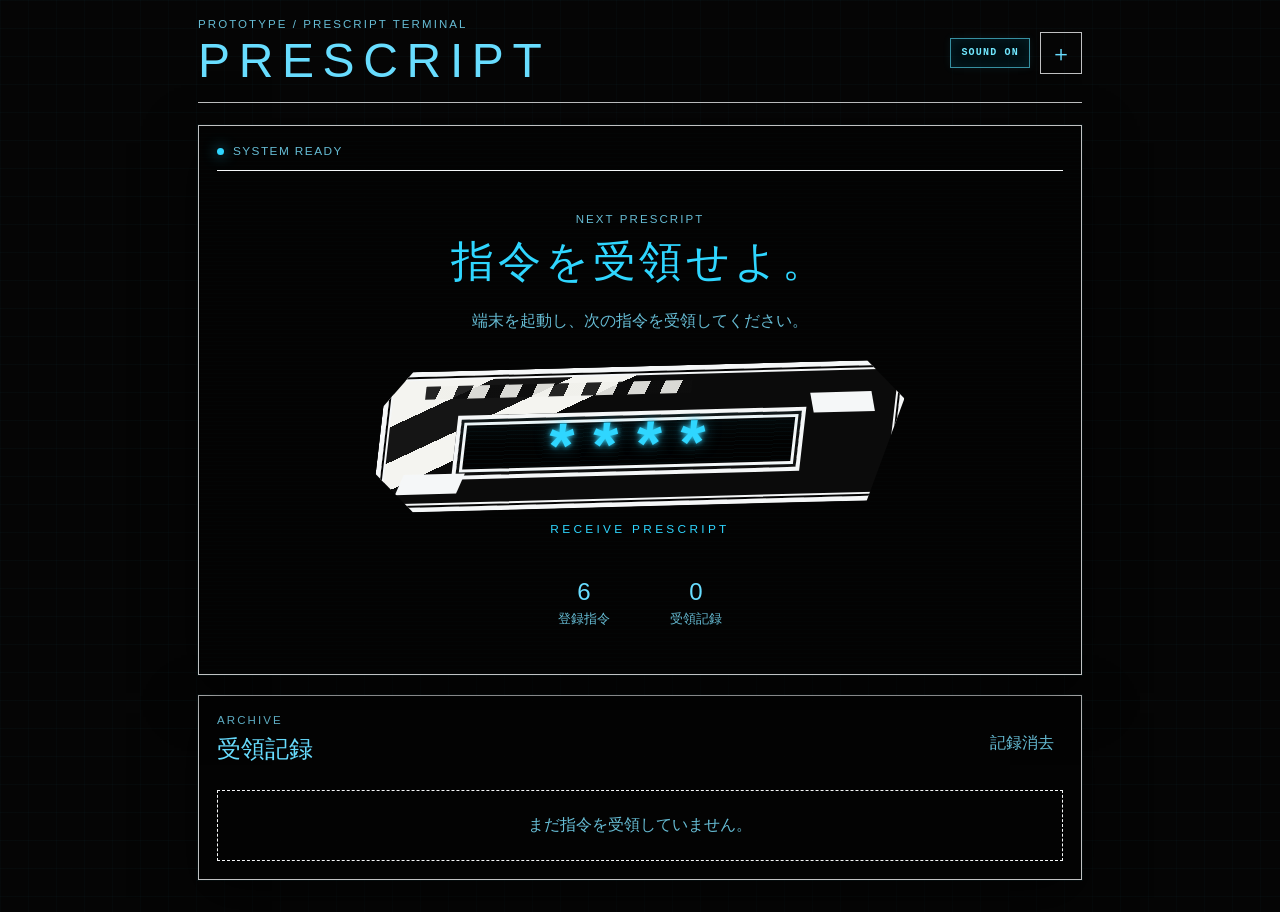
==== index.html @ 202d4bec "Add files via upload" ====
<!DOCTYPE html>
<html lang="ja">
<head>
  <meta charset="UTF-8" />
  <meta name="viewport" content="width=device-width, initial-scale=1.0, viewport-fit=cover" />
  <meta name="theme-color" content="#111111" />
  <title>PRESCRIPT Prototype</title>
  <link rel="stylesheet" href="style.css" />

  <link rel="manifest" href="manifest.json">
  <meta name="theme-color" content="#000000">
  <meta name="apple-mobile-web-app-capable" content="yes">
  <meta name="apple-mobile-web-app-status-bar-style" content="black-translucent">
  <meta name="apple-mobile-web-app-title" content="PRESCRIPT">
  <link rel="apple-touch-icon" href="apple-touch-icon.png">

</head>
<body>
  <div class="app-shell">
    <header class="topbar">
      <div>
        <p class="eyebrow">PROTOTYPE / PRESCRIPT TERMINAL</p>
        <h1>PRESCRIPT</h1>
      </div>
      <div class="topbar-actions">
        <button id="soundButton" class="sound-button" type="button" aria-pressed="true">SOUND ON</button>
        <button id="settingsButton" class="icon-button" aria-label="指令管理">＋</button>
      </div>
    </header>

    <main>
      <section class="terminal-panel">
        <div class="status-row">
          <span class="status-dot"></span>
          <span id="systemStatus">SYSTEM READY</span>
        </div>

        <div id="idleView" class="view active">
          <p class="small-label">NEXT PRESCRIPT</p>
          <h2>指令を受領せよ。</h2>
          <p class="subtext">端末を起動し、次の指令を受領してください。</p>

          <button id="receiveButton" class="device-button" aria-label="指令を受領する">
            <span class="device-shell">
              <span class="device-top-strip"></span>
              <span class="device-screen-wrap">
                <span id="deviceDisplay" class="device-display">****</span>
              </span>
              <span class="device-edge device-edge-a"></span>
              <span class="device-edge device-edge-b"></span>
            </span>
            <span class="device-caption">RECEIVE PRESCRIPT</span>
          </button>

          <div class="stats">
            <div>
              <span id="commandCount">0</span>
              <small>登録指令</small>
            </div>
            <div>
              <span id="historyCount">0</span>
              <small>受領記録</small>
            </div>
          </div>
        </div>

        <div id="decodingView" class="view">
          <p id="terminalModeLabel" class="small-label">DECODING</p>

          <div class="css-terminal-stage decoding-stage">
            <div class="css-terminal decoding-terminal">
              <div class="terminal-wing wing-left"></div>
              <div class="terminal-wing wing-right"></div>

              <div class="terminal-body">
                <div class="terminal-top-armor">
                  <span class="armor-segment a1"></span>
                  <span class="armor-segment a2"></span>
                  <span class="armor-segment a3"></span>
                </div>

                <div class="terminal-screen-frame">
                  <div class="terminal-screen decoding-screen">
                    <div class="screen-scan"></div>
                    <div class="screen-head">
                      <span id="screenTitle">// ANALYZING</span>
                      <span id="decodingPhase" class="screen-code">INITIALIZE</span>
                    </div>

                    <div class="screen-command-wrap">
                      <span class="screen-arrow">›</span>
                      <div id="candidateText" class="screen-command decoding-command code-matrix">
                        <div>****-****-****-****</div>
                        <div>---- ---- ---- ----</div>
                      </div>
                      <p id="resultText" class="screen-command seamless-result" aria-live="polite"></p>
                    </div>

                    <div class="screen-rule"></div>
                    <div id="screenFoot" class="screen-foot">PRESCRIPT ENGINE ACTIVE</div>
                  </div>
                </div>

                <div class="terminal-bottom-armor">
                  <span></span><span></span><span></span>
                </div>
              </div>
            </div>
          </div>

          <div id="analysisProgress" class="progress-track">
            <div id="progressBar" class="progress-bar"></div>
          </div>
          <p id="decodingText" class="candidate-text">指令を解析中...</p>

          <div id="resultActions" class="result-actions seamless-actions">
            <button id="completeButton" class="secondary-button">遂行済みにする</button>
            <button id="retryButton" class="primary-button">次の指令を受領</button>
          </div>
        </div>
      </section>

      <section class="history-panel">
        <div class="section-heading">
          <div>
            <p class="small-label">ARCHIVE</p>
            <h2>受領記録</h2>
          </div>
          <button id="clearHistoryButton" class="text-button">記録消去</button>
        </div>

        <div id="historyList" class="history-list"></div>
      </section>
    </main>
  </div>

  <dialog id="commandDialog">
    <form method="dialog" class="dialog-card">
      <div class="section-heading">
        <div>
          <p class="small-label">PRESCRIPT DATABASE</p>
          <h2>指令管理</h2>
        </div>
        <button class="icon-button close-button" value="cancel" aria-label="閉じる">×</button>
      </div>

      <div class="input-row">
        <input
          id="commandInput"
          type="text"
          placeholder="例：卒論を30分進めよ。"
          autocomplete="off"
        />
        <button id="addCommandButton" type="button" class="primary-button compact">
          追加
        </button>
      </div>

      <div id="commandList" class="command-list"></div>

      <button id="resetCommandsButton" type="button" class="secondary-button full">
        初期指令に戻す
      </button>
    </form>
  </dialog>

  <script src="script.js"></script>

<script>
  if ("serviceWorker" in navigator) {
    window.addEventListener("load", () => {
      navigator.serviceWorker.register("./service-worker.js").catch(() => {});
    });
  }
</script>

</body>
</html>
---- style.css ----
* {
  box-sizing: border-box;
}

:root {
  --bg: #0b0b0b;
  --panel: #141414;
  --panel-2: #1a1a1a;
  --line: #3b3932;
  --text: #ece7d8;
  --muted: #918b7d;
  --accent: #b39a63;
  --paper: #d8ceb3;
  --paper-text: #1b1915;
  --danger: #8a4f4f;
}

html {
  background: var(--bg);
}

body {
  margin: 0;
  min-height: 100vh;
  background:
    linear-gradient(rgba(255,255,255,0.018) 1px, transparent 1px),
    linear-gradient(90deg, rgba(255,255,255,0.012) 1px, transparent 1px),
    radial-gradient(circle at top, #171717 0%, #0a0a0a 60%);
  background-size: 28px 28px, 28px 28px, auto;
  color: var(--text);
  font-family: "Yu Mincho", "Hiragino Mincho ProN", "Times New Roman", serif;
}

button,
input {
  font: inherit;
}

button {
  cursor: pointer;
}

.app-shell {
  width: min(100%, 920px);
  margin: 0 auto;
  padding: max(18px, env(safe-area-inset-top)) 18px
    max(32px, env(safe-area-inset-bottom));
}

.topbar,
.section-heading,
.status-row,
.result-actions,
.input-row {
  display: flex;
  align-items: center;
}

.topbar {
  justify-content: space-between;
  border-bottom: 1px solid var(--line);
  padding-bottom: 14px;
  margin-bottom: 22px;
}

.eyebrow,
.small-label {
  margin: 0;
  color: var(--muted);
  font-size: 0.72rem;
  letter-spacing: 0.18em;
}

h1 {
  margin: 3px 0 0;
  font-size: clamp(1.8rem, 8vw, 3rem);
  letter-spacing: 0.18em;
  font-weight: 500;
}

h2 {
  margin: 7px 0;
  font-weight: 500;
}

.terminal-panel,
.history-panel {
  border: 1px solid var(--line);
  background: rgba(18,18,18,0.92);
  box-shadow: 0 14px 40px rgba(0,0,0,0.35);
}

.terminal-panel {
  min-height: 470px;
  padding: 18px;
  position: relative;
  overflow: hidden;
}

.terminal-panel::after {
  content: "";
  position: absolute;
  inset: 0;
  pointer-events: none;
  background: repeating-linear-gradient(
    to bottom,
    transparent 0,
    transparent 3px,
    rgba(255,255,255,0.015) 4px
  );
}

.status-row {
  gap: 9px;
  color: var(--muted);
  font-size: 0.74rem;
  letter-spacing: 0.12em;
  border-bottom: 1px solid var(--line);
  padding-bottom: 12px;
}

.status-dot {
  width: 7px;
  height: 7px;
  border-radius: 50%;
  background: var(--accent);
  box-shadow: 0 0 12px rgba(179,154,99,0.75);
}

.view {
  display: none;
  position: relative;
  z-index: 1;
}

.view.active {
  display: block;
}

#idleView {
  text-align: center;
  padding: 72px 8px 28px;
}

#idleView h2 {
  font-size: clamp(1.7rem, 7vw, 2.7rem);
  letter-spacing: 0.09em;
}

.subtext {
  color: var(--muted);
  line-height: 1.8;
  margin: 16px auto 30px;
  max-width: 520px;
}

.primary-button,
.secondary-button,
.icon-button,
.text-button {
  border: 1px solid var(--line);
  transition: 160ms ease;
}

.primary-button {
  background: var(--accent);
  color: #13110d;
  padding: 14px 22px;
  min-height: 48px;
}

.primary-button:hover {
  filter: brightness(1.08);
}

.secondary-button {
  background: transparent;
  color: var(--text);
  padding: 13px 18px;
}

.secondary-button:hover,
.icon-button:hover {
  border-color: var(--accent);
}

.icon-button {
  width: 42px;
  height: 42px;
  background: transparent;
  color: var(--text);
  font-size: 1.4rem;
}

.text-button {
  background: transparent;
  color: var(--muted);
  border-color: transparent;
  padding: 8px;
}

.stats {
  display: flex;
  justify-content: center;
  gap: 60px;
  margin-top: 42px;
}

.stats div {
  display: grid;
  gap: 4px;
}

.stats span {
  font-size: 1.5rem;
}

.stats small {
  color: var(--muted);
}

#decodingView {
  text-align: center;
  padding: 86px 8px;
}

.progress-track {
  width: min(100%, 520px);
  height: 8px;
  background: #242424;
  border: 1px solid var(--line);
  margin: 28px auto 22px;
  overflow: hidden;
}

.progress-bar {
  width: 0%;
  height: 100%;
  background: var(--accent);
  transition: width 120ms linear;
}

.candidate-text {
  min-height: 3.5em;
  color: var(--muted);
  letter-spacing: 0.08em;
}

#resultView {
  padding: 42px 0 16px;
}

.prescript-paper {
  width: min(100%, 560px);
  min-height: 280px;
  margin: 18px auto 24px;
  padding: 34px 30px;
  color: var(--paper-text);
  background:
    linear-gradient(rgba(70,55,30,0.05), rgba(70,55,30,0.04)),
    var(--paper);
  border: 1px solid #8f8367;
  box-shadow: 0 18px 38px rgba(0,0,0,0.45);
  transform-origin: top center;
  animation: paperIn 500ms ease both;
}

@keyframes paperIn {
  from {
    opacity: 0;
    transform: translateY(-18px) scaleY(0.94);
  }
  to {
    opacity: 1;
    transform: translateY(0) scaleY(1);
  }
}

.paper-header {
  text-align: center;
  font-size: 1.35rem;
  letter-spacing: 0.45em;
  border-bottom: 1px solid rgba(27,25,21,0.35);
  padding-bottom: 16px;
}

.result-text {
  min-height: 110px;
  display: grid;
  place-items: center;
  text-align: center;
  font-size: clamp(1.3rem, 6vw, 2rem);
  line-height: 1.8;
  margin: 18px 0;
}

.paper-footer {
  text-align: right;
  border-top: 1px solid rgba(27,25,21,0.35);
  padding-top: 16px;
  font-size: 0.9rem;
}

.result-actions {
  gap: 10px;
  justify-content: center;
  flex-wrap: wrap;
}

.history-panel {
  margin-top: 20px;
  padding: 18px;
}

.section-heading {
  justify-content: space-between;
  gap: 14px;
}

.history-list,
.command-list {
  display: grid;
  gap: 10px;
  margin-top: 18px;
}

.history-item,
.command-item {
  border: 1px solid var(--line);
  background: var(--panel-2);
  padding: 14px;
}

.history-item {
  display: grid;
  gap: 8px;
}

.history-item.done {
  opacity: 0.56;
}

.history-item.done .history-text {
  text-decoration: line-through;
}

.history-meta {
  color: var(--muted);
  font-size: 0.72rem;
}

.history-text {
  line-height: 1.55;
}

.empty-state {
  color: var(--muted);
  border: 1px dashed var(--line);
  padding: 24px;
  text-align: center;
}

dialog {
  width: min(calc(100% - 24px), 680px);
  border: 1px solid var(--line);
  background: #101010;
  color: var(--text);
  padding: 0;
}

dialog::backdrop {
  background: rgba(0,0,0,0.78);
  backdrop-filter: blur(2px);
}

.dialog-card {
  padding: 20px;
}

.input-row {
  gap: 8px;
  margin: 20px 0;
}

input {
  flex: 1;
  min-width: 0;
  min-height: 48px;
  background: #191919;
  color: var(--text);
  border: 1px solid var(--line);
  padding: 0 14px;
  outline: none;
}

input:focus {
  border-color: var(--accent);
}

.compact {
  padding-inline: 16px;
}

.full {
  width: 100%;
  margin-top: 18px;
}

.command-item {
  display: flex;
  justify-content: space-between;
  align-items: center;
  gap: 10px;
}

.command-item button {
  background: transparent;
  color: #c68d8d;
  border: 0;
  padding: 6px 8px;
}

@media (max-width: 560px) {
  .app-shell {
    padding-left: 12px;
    padding-right: 12px;
  }

  .terminal-panel,
  .history-panel {
    padding: 14px;
  }

  #idleView {
    padding-top: 58px;
  }

  .stats {
    gap: 38px;
  }

  .result-actions > * {
    width: 100%;
  }

  .input-row {
    align-items: stretch;
  }
}


/* ===== DEVICE TERMINAL THEME / v2 ===== */
:root {
  --bg: #050505;
  --panel: #090909;
  --panel-2: #0d0d0d;
  --line: #f5f7f8;
  --text: #68ddff;
  --muted: #66bcd4;
  --accent: #2fd6ff;
  --paper: #f1f1ed;
  --paper-text: #111111;
  --danger: #ff7892;
}

html,
body {
  background: #050505 !important;
}

body {
  color: var(--text);
  font-family: "Bahnschrift", "Segoe UI", "Yu Gothic UI", "Hiragino Kaku Gothic ProN", sans-serif;
  background-image:
    linear-gradient(rgba(47,214,255,0.025) 1px, transparent 1px),
    linear-gradient(90deg, rgba(47,214,255,0.018) 1px, transparent 1px) !important;
  background-size: 28px 28px !important;
}

.topbar,
.terminal-panel,
.history-panel,
.history-item,
.command-item,
dialog,
input,
.secondary-button,
.icon-button {
  border-color: rgba(245,247,248,0.78) !important;
}

.terminal-panel,
.history-panel,
dialog {
  background: rgba(4,4,4,0.96) !important;
  box-shadow: 0 0 0 1px rgba(47,214,255,0.04), 0 18px 48px rgba(0,0,0,0.65) !important;
}

.terminal-panel::after {
  background: repeating-linear-gradient(
    to bottom,
    transparent 0,
    transparent 3px,
    rgba(47,214,255,0.018) 4px
  ) !important;
}

.primary-button {
  background: #101010 !important;
  color: var(--accent) !important;
  border: 1px solid #f5f7f8 !important;
}

.primary-button:hover,
.secondary-button:hover,
.icon-button:hover {
  border-color: var(--accent) !important;
  box-shadow: 0 0 18px rgba(47,214,255,0.16);
}

.status-dot {
  background: var(--accent) !important;
  box-shadow: 0 0 14px rgba(47,214,255,0.75) !important;
}

#idleView {
  padding-top: 42px;
}

#idleView h2 {
  color: var(--accent);
}

.device-button {
  display: block;
  width: min(100%, 520px);
  margin: 28px auto 0;
  border: 0;
  background: transparent;
  color: inherit;
  padding: 0;
}

.device-shell {
  position: relative;
  display: block;
  width: 100%;
  aspect-ratio: 3.7 / 1;
  transform: skewX(-8deg) rotate(-1.5deg);
  border: 5px solid #f5f7f8;
  background:
    linear-gradient(155deg, #f4f4f0 0 14%, #151515 14% 24%, #f4f4f0 24% 32%, #0b0b0b 32% 100%);
  box-shadow:
    0 0 0 2px #050505 inset,
    0 0 0 4px #f5f7f8 inset,
    0 12px 0 -4px #cfcfc8,
    0 18px 32px rgba(0,0,0,0.65);
  clip-path: polygon(5% 0, 92% 0, 100% 28%, 95% 100%, 8% 100%, 0 72%, 0 24%);
  overflow: hidden;
  transition: transform 140ms ease, filter 140ms ease;
}

.device-button:hover .device-shell {
  transform: skewX(-8deg) rotate(-1.5deg) translateY(-2px);
  filter: brightness(1.07);
}

.device-button:active .device-shell {
  transform: skewX(-8deg) rotate(-1.5deg) translateY(1px) scale(0.995);
}

.device-top-strip {
  position: absolute;
  left: 7%;
  top: 8%;
  width: 52%;
  height: 10%;
  background: repeating-linear-gradient(
    110deg,
    #0d0d0d 0 14px,
    #f0f0eb 14px 30px
  );
  opacity: 0.9;
}

.device-screen-wrap {
  position: absolute;
  left: 14%;
  right: 18%;
  top: 31%;
  bottom: 20%;
  border: 4px solid #f5f7f8;
  background: #020202;
  box-shadow:
    0 0 0 3px #101010 inset,
    0 0 0 6px #f5f7f8 inset;
  display: grid;
  place-items: center;
  overflow: hidden;
}

.device-screen-wrap::after {
  content: "";
  position: absolute;
  inset: 0;
  background:
    linear-gradient(rgba(47,214,255,0.04), transparent 50%),
    repeating-linear-gradient(
      to bottom,
      rgba(47,214,255,0.035) 0 1px,
      transparent 1px 4px
    );
  pointer-events: none;
}

.device-display {
  position: relative;
  z-index: 1;
  color: var(--accent);
  font-family: "Consolas", "Courier New", monospace;
  font-weight: 800;
  font-size: clamp(1.7rem, 8vw, 4rem);
  letter-spacing: 0.08em;
  text-shadow:
    0 0 5px rgba(47,214,255,0.95),
    0 0 16px rgba(47,214,255,0.55);
  transition: opacity 80ms linear, transform 80ms linear, text-shadow 120ms linear;
}

.device-display.idle-pulse {
  animation: devicePulse 1.8s ease-in-out infinite;
}

.device-display.glitch {
  animation: deviceGlitch 90ms steps(2, end) infinite;
}

.device-display.locked {
  animation: lockFlash 420ms ease 2;
}

@keyframes devicePulse {
  0%, 100% { opacity: 0.76; }
  50% { opacity: 1; text-shadow: 0 0 8px rgba(47,214,255,1), 0 0 22px rgba(47,214,255,0.68); }
}

@keyframes deviceGlitch {
  0% { transform: translateX(-1px); opacity: 0.78; }
  25% { transform: translateX(2px) skewX(-3deg); opacity: 1; }
  50% { transform: translateX(-2px); opacity: 0.9; }
  75% { transform: translateX(1px) skewX(2deg); opacity: 0.82; }
  100% { transform: translateX(0); opacity: 1; }
}

@keyframes lockFlash {
  0%,100% { opacity: 1; }
  50% { opacity: 0.18; }
}

.device-edge {
  position: absolute;
  width: 12%;
  height: 15%;
  background: #f5f7f8;
}
.device-edge-a { right: 5%; top: 20%; transform: skewX(16deg); }
.device-edge-b { left: 4%; bottom: 10%; transform: skewX(-18deg); }

.device-caption {
  display: block;
  margin-top: 16px;
  color: var(--accent);
  font-size: 0.74rem;
  letter-spacing: 0.28em;
}

.progress-track {
  background: #0c0c0c !important;
  border-color: #f5f7f8 !important;
}
.progress-bar {
  background: var(--accent) !important;
  box-shadow: 0 0 14px rgba(47,214,255,0.5);
}

.prescript-paper {
  background: var(--paper) !important;
  color: var(--paper-text) !important;
  border: 2px solid #f5f7f8 !important;
  box-shadow: 0 20px 48px rgba(0,0,0,0.6) !important;
}

.history-item,
.command-item,
input {
  background: #080808 !important;
  color: var(--text) !important;
}

dialog::backdrop {
  background: rgba(0,0,0,0.82) !important;
}

@media (max-width: 560px) {
  .device-shell {
    aspect-ratio: 3.1 / 1.15;
    border-width: 4px;
  }
  .device-screen-wrap {
    left: 13%;
    right: 17%;
    top: 29%;
    bottom: 18%;
    border-width: 3px;
  }
}




/* ===== PURE CSS RESULT TERMINAL ===== */
#resultView {
  padding: 34px 0 18px;
}

.css-terminal-stage {
  width: min(100%, 820px);
  margin: 10px auto 18px;
  padding: 22px 10px 28px;
  display: grid;
  place-items: center;
  overflow: visible;
}

.css-terminal {
  position: relative;
  width: min(94vw, 760px);
  min-height: 330px;
  filter:
    drop-shadow(0 24px 30px rgba(0,0,0,0.7))
    drop-shadow(0 0 20px rgba(47,214,255,0.10));
}

.terminal-body {
  position: relative;
  width: 100%;
  min-height: 330px;
  background:
    linear-gradient(145deg, #f4f4f2 0 8%, #1d1d1d 8% 13%, #f5f5f3 13% 18%, #101010 18% 82%, #e8e8e5 82% 88%, #131313 88% 92%, #f2f2ef 92% 100%);
  clip-path: polygon(
    4% 0, 94% 0, 100% 12%, 98% 88%,
    92% 100%, 6% 100%, 0 86%, 1% 14%
  );
  border: 4px solid #f4f5f6;
  box-shadow:
    inset 0 0 0 3px #0a0a0a,
    inset 0 0 0 6px rgba(255,255,255,0.55);
}

.terminal-top-armor {
  position: absolute;
  top: 4%;
  left: 8%;
  right: 8%;
  height: 16%;
  display: flex;
  gap: 2%;
  transform: skewX(-14deg);
}

.armor-segment {
  display: block;
  height: 100%;
  border: 2px solid #f4f5f6;
  background: linear-gradient(135deg, #f7f7f4 0 42%, #202020 42% 68%, #ededeb 68% 100%);
}

.a1 { flex: 1.15; }
.a2 { flex: 1.6; }
.a3 { flex: 0.85; }

.terminal-screen-frame {
  position: absolute;
  left: 7%;
  right: 7%;
  top: 24%;
  bottom: 18%;
  border: 4px solid #f2f4f5;
  background: #050505;
  box-shadow:
    0 0 0 4px #0a0a0a,
    0 0 0 6px #f2f4f5,
    0 0 18px rgba(47,214,255,0.12);
  clip-path: polygon(3% 0, 97% 0, 100% 14%, 98% 100%, 2% 100%, 0 86%, 0 12%);
}

.terminal-screen {
  position: relative;
  width: 100%;
  height: 100%;
  background:
    radial-gradient(circle at center, rgba(47,214,255,0.035), transparent 60%),
    linear-gradient(180deg, #050809 0%, #020303 100%);
  color: var(--accent);
  padding: 18px 24px 16px;
  overflow: hidden;
}

.screen-scan {
  position: absolute;
  inset: 0;
  pointer-events: none;
  background: repeating-linear-gradient(
    to bottom,
    rgba(47,214,255,0.035) 0 1px,
    transparent 1px 4px
  );
  opacity: 0.75;
}

.screen-head,
.screen-foot,
.screen-code {
  position: relative;
  z-index: 1;
  font-family: "Consolas", "Courier New", monospace;
  letter-spacing: 0.16em;
}

.screen-head {
  display: flex;
  justify-content: space-between;
  gap: 16px;
  align-items: center;
  color: rgba(104,221,255,0.82);
  font-size: clamp(0.62rem, 1.7vw, 0.82rem);
  padding-bottom: 8px;
  border-bottom: 1px solid rgba(104,221,255,0.55);
}

.screen-code {
  font-size: 0.78em;
  opacity: 0.7;
}

.screen-command-wrap {
  position: relative;
  z-index: 1;
  display: grid;
  grid-template-columns: auto 1fr;
  align-items: start;
  gap: 12px;
  margin-top: 16px;
}

.screen-arrow {
  font-family: "Consolas", monospace;
  font-size: clamp(1.8rem, 5vw, 3rem);
  line-height: 1;
  color: var(--accent);
  text-shadow:
    0 0 6px rgba(47,214,255,0.95),
    0 0 18px rgba(47,214,255,0.5);
}

.screen-command {
  margin: 0;
  color: #62e3ff;
  font-family: "Bahnschrift", "Yu Gothic UI", "Hiragino Kaku Gothic ProN", sans-serif;
  font-size: clamp(1.2rem, 3.8vw, 2.1rem);
  font-weight: 700;
  line-height: 1.42;
  letter-spacing: 0.04em;
  overflow-wrap: anywhere;
  text-shadow:
    0 0 5px rgba(47,214,255,0.95),
    0 0 14px rgba(47,214,255,0.45);
  animation: cssResultIn 520ms steps(8, end) both;
}

.screen-rule {
  position: relative;
  z-index: 1;
  width: 56%;
  height: 1px;
  margin-top: 18px;
  background: var(--accent);
  box-shadow: 0 0 8px rgba(47,214,255,0.72);
}

.screen-foot {
  position: absolute;
  right: 22px;
  bottom: 12px;
  color: rgba(104,221,255,0.55);
  font-size: clamp(0.52rem, 1.4vw, 0.68rem);
}

.terminal-bottom-armor {
  position: absolute;
  left: 12%;
  right: 12%;
  bottom: 5%;
  height: 9%;
  display: grid;
  grid-template-columns: 1.8fr 1fr 1.2fr;
  gap: 3%;
  transform: skewX(-15deg);
}

.terminal-bottom-armor span {
  border: 2px solid #f4f5f6;
  background: linear-gradient(145deg, #f3f3f1 0 55%, #222 55% 68%, #ececea 68% 100%);
}

.terminal-wing {
  position: absolute;
  z-index: -1;
  width: 17%;
  height: 38%;
  top: 31%;
  background: linear-gradient(145deg, #f4f5f6 0 45%, #1b1b1b 45% 60%, #e9e9e6 60% 100%);
  border: 3px solid #f4f5f6;
}

.wing-left {
  left: -4%;
  clip-path: polygon(20% 0, 100% 16%, 96% 88%, 0 100%, 8% 58%, 0 26%);
}

.wing-right {
  right: -4%;
  clip-path: polygon(0 16%, 80% 0, 100% 24%, 92% 58%, 100% 100%, 4% 88%);
}

.result-hint {
  margin: 8px 0 18px;
  text-align: center;
  color: var(--muted);
  font-size: 0.86rem;
  letter-spacing: 0.08em;
}

@keyframes cssResultIn {
  from {
    opacity: 0;
    transform: translateX(-6px);
    filter: blur(3px);
  }
  to {
    opacity: 1;
    transform: translateX(0);
    filter: blur(0);
  }
}

@media (max-width: 700px) {
  .css-terminal {
    width: min(98vw, 620px);
    min-height: 290px;
  }

  .terminal-body {
    min-height: 290px;
  }

  .terminal-screen {
    padding: 14px 18px 14px;
  }

  .screen-command {
    font-size: clamp(1rem, 4.8vw, 1.5rem);
    line-height: 1.34;
  }

  .screen-command-wrap {
    gap: 9px;
    margin-top: 12px;
  }

  .screen-rule {
    margin-top: 14px;
  }
}

@media (max-width: 430px) {
  .css-terminal-stage {
    padding-left: 0;
    padding-right: 0;
  }

  .css-terminal {
    width: 102vw;
    min-height: 260px;
  }

  .terminal-body {
    min-height: 260px;
  }

  .terminal-screen-frame {
    left: 6%;
    right: 6%;
    top: 25%;
    bottom: 18%;
  }

  .terminal-screen {
    padding: 10px 14px 10px;
  }

  .screen-head {
    font-size: 0.52rem;
  }

  .screen-command {
    font-size: clamp(0.92rem, 5.2vw, 1.28rem);
  }

  .screen-foot {
    display: none;
  }
}


/* ===== v4 DECODING TERMINAL EFFECTS ===== */
.decoding-stage {
  margin-top: 4px;
  margin-bottom: 8px;
}

.decoding-terminal {
  animation: terminalVibrate 180ms steps(2, end) infinite;
}

.decoding-terminal .terminal-body {
  box-shadow:
    inset 0 0 0 3px #0a0a0a,
    inset 0 0 0 6px rgba(255,255,255,0.55),
    0 0 26px rgba(47,214,255,0.16);
}

.decoding-terminal.active-pulse .terminal-body {
  animation: terminalGlowPulse 520ms ease-in-out infinite alternate;
}

.decoding-screen {
  animation: screenFlicker 120ms steps(2, end) infinite;
}

.decoding-screen::before {
  content: "";
  position: absolute;
  inset: -10%;
  pointer-events: none;
  z-index: 3;
  background:
    repeating-linear-gradient(
      90deg,
      transparent 0 9%,
      rgba(47,214,255,0.055) 9% 9.8%,
      transparent 9.8% 18%
    ),
    linear-gradient(
      180deg,
      transparent 0 35%,
      rgba(47,214,255,0.12) 35% 38%,
      transparent 38% 100%
    );
  mix-blend-mode: screen;
  animation: noiseSweep 620ms linear infinite;
}

.decoding-command {
  font-family: "Consolas", "Courier New", monospace;
  letter-spacing: 0.09em;
  animation: decodingTextJitter 110ms steps(2, end) infinite;
}

.decoding-terminal.finalizing {
  animation: none;
}

.decoding-terminal.finalizing .terminal-body {
  animation: finalFlash 240ms ease-in-out 3;
}

.decoding-terminal.finalizing .decoding-screen {
  animation: none;
}

@keyframes terminalVibrate {
  0% { transform: translate(0,0); }
  25% { transform: translate(0.35px,-0.25px); }
  50% { transform: translate(-0.35px,0.3px); }
  75% { transform: translate(0.25px,0.2px); }
  100% { transform: translate(0,0); }
}

@keyframes terminalGlowPulse {
  from {
    filter: drop-shadow(0 0 8px rgba(47,214,255,0.18));
  }
  to {
    filter: drop-shadow(0 0 22px rgba(47,214,255,0.55));
  }
}

@keyframes screenFlicker {
  0%, 100% { filter: brightness(1); }
  30% { filter: brightness(1.08); }
  55% { filter: brightness(0.92); }
  75% { filter: brightness(1.14); }
}

@keyframes noiseSweep {
  from { transform: translateY(-18%); opacity: 0.45; }
  50% { opacity: 0.9; }
  to { transform: translateY(18%); opacity: 0.35; }
}

@keyframes decodingTextJitter {
  0% { transform: translateX(0); opacity: 0.92; }
  25% { transform: translateX(1px); opacity: 1; }
  50% { transform: translateX(-1px); opacity: 0.84; }
  75% { transform: translateX(0.5px); opacity: 1; }
  100% { transform: translateX(0); opacity: 0.92; }
}

@keyframes finalFlash {
  0%,100% {
    box-shadow:
      inset 0 0 0 3px #0a0a0a,
      inset 0 0 0 6px rgba(255,255,255,0.55),
      0 0 12px rgba(47,214,255,0.16);
  }
  50% {
    box-shadow:
      inset 0 0 0 3px #0a0a0a,
      inset 0 0 0 6px rgba(255,255,255,0.75),
      0 0 42px rgba(47,214,255,0.78);
  }
}


/* ===== v5 OPAQUE CODE MATRIX ===== */
.code-matrix {
  display: grid;
  gap: 4px;
  width: 100%;
  font-size: clamp(0.72rem, 2.2vw, 1.15rem);
  line-height: 1.2;
  letter-spacing: 0.085em;
  white-space: nowrap;
  overflow: hidden;
}

.code-matrix div {
  position: relative;
  min-height: 1.2em;
  overflow: hidden;
  text-overflow: clip;
  text-shadow:
    0 0 5px rgba(47,214,255,0.98),
    0 0 12px rgba(47,214,255,0.5);
}

.code-matrix div:nth-child(2n) {
  opacity: 0.72;
}

.code-matrix div:nth-child(3n) {
  opacity: 0.9;
}

.code-matrix.scramble div {
  animation: codeLineShift 105ms steps(2, end) infinite;
}

@keyframes codeLineShift {
  0% { transform: translateX(0); }
  25% { transform: translateX(1px); }
  50% { transform: translateX(-2px); }
  75% { transform: translateX(1.5px); }
  100% { transform: translateX(0); }
}

@media (max-width: 700px) {
  .code-matrix {
    font-size: clamp(0.62rem, 3vw, 0.92rem);
    gap: 3px;
  }
}

@media (max-width: 430px) {
  .code-matrix {
    font-size: clamp(0.54rem, 3.35vw, 0.78rem);
  }
}


/* ===== v6 RESPONSIVE CODE MATRIX ===== */
.code-matrix {
  --matrix-font-size: 1rem;
  --matrix-gap: 4px;
  font-size: var(--matrix-font-size) !important;
  gap: var(--matrix-gap) !important;
  max-height: 100%;
  align-content: center;
}

.code-matrix[data-lines="3"] {
  --matrix-gap: 7px;
}

.code-matrix[data-lines="4"] {
  --matrix-gap: 5px;
}

.code-matrix[data-lines="5"] {
  --matrix-gap: 3px;
}

.code-matrix div {
  width: 100%;
  line-height: 1.14;
}

@media (max-width: 700px) {
  .code-matrix {
    --matrix-gap: 3px;
  }
}

@media (max-width: 430px) {
  .code-matrix {
    --matrix-gap: 2px;
  }
}


/* ===== v7 SAFE FIT FOR DECODING SCREEN ===== */
.decoding-screen {
  padding: 18px 26px 26px !important;
}

.decoding-screen .screen-command-wrap {
  min-height: 0;
  margin-top: 12px;
}

.code-matrix {
  box-sizing: border-box;
  width: 100%;
  max-width: 100%;
  max-height: 100%;
  overflow: hidden !important;
  padding-right: 6px;
  padding-bottom: 10px;
  align-content: start;
}

.code-matrix div {
  box-sizing: border-box;
  max-width: 100%;
  overflow: hidden;
}

@media (max-width: 700px) {
  .decoding-screen {
    padding: 14px 18px 22px !important;
  }

  .code-matrix {
    padding-right: 4px;
    padding-bottom: 8px;
  }
}

@media (max-width: 430px) {
  .decoding-screen {
    padding: 12px 14px 20px !important;
  }

  .code-matrix {
    padding-right: 3px;
    padding-bottom: 7px;
  }
}


/* ===== v8 TWO-LINE DECODING LAYOUT ===== */
.decoding-screen {
  padding: 18px 26px 44px !important;
}

.decoding-screen .screen-command-wrap {
  margin-top: 14px;
  min-height: 0;
  align-items: start;
}

.code-matrix {
  --matrix-font-size: 1rem;
  --matrix-gap: 8px;
  grid-template-rows: repeat(2, auto);
  gap: var(--matrix-gap) !important;
  padding-right: 8px;
  padding-bottom: 24px;
  align-content: start;
  max-height: none;
}

.code-matrix[data-lines="2"] {
  --matrix-gap: 8px;
}

.code-matrix div {
  line-height: 1.12;
}

@media (max-width: 700px) {
  .decoding-screen {
    padding: 14px 18px 38px !important;
  }

  .code-matrix {
    --matrix-gap: 6px;
    padding-right: 5px;
    padding-bottom: 20px;
  }
}

@media (max-width: 430px) {
  .decoding-screen {
    padding: 12px 14px 34px !important;
  }

  .code-matrix {
    --matrix-gap: 5px;
    padding-right: 4px;
    padding-bottom: 18px;
  }
}


/* ===== v9 SEAMLESS ANALYSIS -> OUTPUT ===== */
.screen-command-wrap {
  position: relative;
}

.seamless-result {
  display: none;
  margin: 0;
  opacity: 0;
  transform: translateY(3px);
}

.seamless-result.revealing {
  display: block;
  animation: seamlessReveal 760ms steps(12, end) forwards;
}

.code-matrix.dissolving {
  animation: codeDissolve 520ms steps(8, end) forwards !important;
}

.seamless-actions {
  display: none;
  opacity: 0;
  margin-top: 18px;
}

.seamless-actions.visible {
  display: flex;
  animation: controlsIn 380ms ease forwards;
}

#analysisProgress.output-ready {
  opacity: 0;
  transform: scaleX(.96);
  transition: opacity 360ms ease, transform 360ms ease;
}

#decodingText.output-ready {
  opacity: 0;
  transition: opacity 300ms ease;
}

.decoding-terminal.output-mode {
  animation: none;
}

.decoding-terminal.output-mode .decoding-screen {
  animation: none;
}

.decoding-terminal.output-mode .decoding-screen::before {
  opacity: .12;
  animation: none;
}

.decoding-terminal.output-mode .terminal-body {
  animation: outputGlow 650ms ease-out 1;
}

@keyframes codeDissolve {
  0% {
    opacity: 1;
    filter: blur(0);
    transform: translateX(0);
  }
  30% {
    opacity: .72;
    filter: blur(.5px);
    transform: translateX(2px);
  }
  55% {
    opacity: .38;
    filter: blur(1.5px);
    transform: translateX(-4px);
  }
  80% {
    opacity: .14;
    filter: blur(3px);
    transform: translateX(8px);
  }
  100% {
    opacity: 0;
    filter: blur(7px);
    transform: translateX(18px);
  }
}

@keyframes seamlessReveal {
  0% {
    opacity: 0;
    filter: blur(5px);
    transform: translateY(3px);
    clip-path: inset(0 100% 0 0);
  }
  45% {
    opacity: .8;
    filter: blur(1px);
  }
  100% {
    opacity: 1;
    filter: blur(0);
    transform: translateY(0);
    clip-path: inset(0 0 0 0);
  }
}

@keyframes controlsIn {
  from { opacity: 0; transform: translateY(7px); }
  to { opacity: 1; transform: translateY(0); }
}

@keyframes outputGlow {
  0% { filter: drop-shadow(0 0 26px rgba(47,214,255,.75)); }
  100% { filter: drop-shadow(0 0 8px rgba(47,214,255,.12)); }
}


/* ===== v9.1 RESULT VISIBILITY FIX ===== */
.seamless-result.revealing {
  display: block !important;
  visibility: visible !important;
}

.decoding-terminal.output-mode .seamless-result {
  color: #62e3ff;
  text-shadow:
    0 0 5px rgba(47,214,255,0.95),
    0 0 14px rgba(47,214,255,0.45);
}


/* ===== v9.3 DECODING FONT READABILITY ===== */
.decoding-screen .screen-command-wrap {
  grid-template-columns: 34px minmax(0, 1fr);
}

.code-matrix {
  width: 100%;
  min-width: 0;
  font-size: var(--matrix-font-size, 22px) !important;
  letter-spacing: 0.055em !important;
}

.code-matrix div {
  width: 100%;
  overflow: hidden;
  white-space: nowrap;
}

/* Keep the large lower safety margin from v8/v9. */
.decoding-screen {
  padding-bottom: 44px !important;
}

@media (max-width: 700px) {
  .decoding-screen {
    padding-bottom: 38px !important;
  }
}

@media (max-width: 430px) {
  .decoding-screen .screen-command-wrap {
    grid-template-columns: 24px minmax(0, 1fr);
  }

  .decoding-screen {
    padding-bottom: 34px !important;
  }
}


/* ===== v9.4 RELAXED LAYOUT ===== */
.decoding-screen {
  padding: 18px 22px 18px !important;
}

.code-matrix {
  padding-bottom: 0 !important;
  align-content: center;
}

.decoding-screen .screen-command-wrap {
  margin-top: 8px;
}

@media (max-width: 700px) {
  .decoding-screen {
    padding: 14px 16px 14px !important;
  }
}

@media (max-width: 430px) {
  .decoding-screen {
    padding: 12px 12px 12px !important;
  }
}


/* ===== v9.5 THREE LINES / WIDER CODE AREA ===== */
.decoding-screen {
  padding-left: 12px !important;
  padding-right: 12px !important;
}

.decoding-screen .screen-command-wrap {
  grid-template-columns: 24px minmax(0, 1fr) !important;
  gap: 7px !important;
}

.code-matrix {
  width: 100% !important;
  padding-left: 0 !important;
  padding-right: 0 !important;
  letter-spacing: 0.045em !important;
}

@media (max-width: 700px) {
  .decoding-screen {
    padding-left: 9px !important;
    padding-right: 9px !important;
  }

  .decoding-screen .screen-command-wrap {
    grid-template-columns: 20px minmax(0, 1fr) !important;
    gap: 5px !important;
  }
}

@media (max-width: 430px) {
  .decoding-screen {
    padding-left: 7px !important;
    padding-right: 7px !important;
  }
}


/* ===== v9.6 ANALYSIS EDGE-TO-EDGE ===== */
.decoding-terminal:not(.output-mode) .decoding-screen {
  padding-left: 2px !important;
  padding-right: 2px !important;
}

.decoding-terminal:not(.output-mode) .screen-command-wrap {
  grid-template-columns: 12px minmax(0, 1fr) !important;
  column-gap: 2px !important;
  width: 100% !important;
  margin-left: 0 !important;
  margin-right: 0 !important;
}

.decoding-terminal:not(.output-mode) .screen-arrow {
  width: 12px !important;
  min-width: 12px !important;
  margin: 0 !important;
  padding: 0 !important;
}

.decoding-terminal:not(.output-mode) .code-matrix {
  width: 100% !important;
  max-width: none !important;
  margin: 0 !important;
  padding-left: 0 !important;
  padding-right: 0 !important;
  letter-spacing: 0.035em !important;
}

.decoding-terminal:not(.output-mode) .code-matrix div {
  margin-left: 0 !important;
  margin-right: 0 !important;
}

@media (max-width: 700px) {
  .decoding-terminal:not(.output-mode) .decoding-screen {
    padding-left: 1px !important;
    padding-right: 1px !important;
  }

  .decoding-terminal:not(.output-mode) .screen-command-wrap {
    grid-template-columns: 10px minmax(0, 1fr) !important;
    column-gap: 1px !important;
  }

  .decoding-terminal:not(.output-mode) .screen-arrow {
    width: 10px !important;
    min-width: 10px !important;
  }
}

@media (max-width: 430px) {
  .decoding-terminal:not(.output-mode) .decoding-screen {
    padding-left: 0 !important;
    padding-right: 0 !important;
  }
}


/* ===== v9.7 TRUE FULL-WIDTH ANALYSIS ===== */
/* During decoding, the arrow no longer consumes a grid column. */
.decoding-terminal:not(.output-mode) .screen-command-wrap {
  display: block !important;
  position: relative !important;
  box-sizing: border-box !important;
  width: 100% !important;
  max-width: none !important;
  margin: 0 !important;
  padding: 0 !important;
}

/* Overlay the arrow at the extreme left edge. */
.decoding-terminal:not(.output-mode) .screen-arrow {
  position: absolute !important;
  left: 2px !important;
  top: 50% !important;
  transform: translateY(-50%) !important;
  width: auto !important;
  min-width: 0 !important;
  margin: 0 !important;
  padding: 0 !important;
  z-index: 4 !important;
}

/* Remove horizontal inset from the actual cyan display. */
.decoding-terminal:not(.output-mode) .terminal-screen.decoding-screen {
  padding-left: 0 !important;
  padding-right: 0 !important;
}

/* Stretch the three code rows across almost all usable width. */
.decoding-terminal:not(.output-mode) .code-matrix {
  box-sizing: border-box !important;
  display: block !important;
  width: 100% !important;
  max-width: none !important;
  min-width: 0 !important;
  margin: 0 !important;
  padding: 0 2px 0 17px !important;
  text-align: center !important;
}

.decoding-terminal:not(.output-mode) .code-matrix div {
  box-sizing: border-box !important;
  display: block !important;
  width: 100% !important;
  max-width: none !important;
  margin: 0 !important;
  padding: 0 !important;
  text-align: center !important;
  white-space: nowrap !important;
}

/* The title/rule/footer can also reach farther toward the screen edges. */
.decoding-terminal:not(.output-mode) .screen-head,
.decoding-terminal:not(.output-mode) .screen-rule,
.decoding-terminal:not(.output-mode) .screen-foot {
  margin-left: 5px !important;
  margin-right: 5px !important;
}

@media (max-width: 700px) {
  .decoding-terminal:not(.output-mode) .screen-arrow {
    left: 1px !important;
  }
  .decoding-terminal:not(.output-mode) .code-matrix {
    padding-left: 14px !important;
    padding-right: 1px !important;
  }
}

@media (max-width: 430px) {
  .decoding-terminal:not(.output-mode) .code-matrix {
    padding-left: 12px !important;
    padding-right: 0 !important;
  }
}


/* ===== v9.9 WIDE ANALYSIS, WORKING TRANSITION ===== */
.decoding-terminal:not(.output-mode) .terminal-screen.decoding-screen {
  padding-left: 0 !important;
  padding-right: 0 !important;
}
.decoding-terminal:not(.output-mode) .screen-command-wrap {
  display: block !important;
  position: relative !important;
  width: 100% !important;
  max-width: none !important;
  margin: 0 !important;
  padding: 0 !important;
}
.decoding-terminal:not(.output-mode) .screen-arrow {
  position: absolute !important;
  left: 2px !important;
  top: 50% !important;
  transform: translateY(-50%) !important;
  z-index: 5 !important;
  width: auto !important;
  min-width: 0 !important;
}
.decoding-terminal:not(.output-mode) .code-matrix {
  box-sizing: border-box !important;
  width: 100% !important;
  max-width: none !important;
  margin: 0 !important;
  padding-left: 18px !important;
  padding-right: 2px !important;
  letter-spacing: .055em !important;
}
.decoding-terminal:not(.output-mode) .code-matrix div {
  width: 100% !important;
  text-align: center !important;
  white-space: nowrap !important;
}


/* ===== v10 LONG CODE LINES ===== */
.decoding-terminal:not(.output-mode) .code-matrix {
  padding-left: 13px !important;
  padding-right: 3px !important;
  letter-spacing: 0.035em !important;
}

.decoding-terminal:not(.output-mode) .code-matrix div {
  text-align: center !important;
  overflow: visible !important;
}


/* ===== v10.1 TWO-LINE ANALYSIS ===== */
.decoding-terminal:not(.output-mode) .code-matrix {
  display: flex !important;
  flex-direction: column !important;
  justify-content: center !important;
  gap: 8px !important;
}


/* ===== v10.2 LARGER TWO-LINE ANALYSIS CODE ===== */
.decoding-terminal:not(.output-mode) .code-matrix {
  font-size: 26px !important;
  line-height: 1.22 !important;
  letter-spacing: 0.025em !important;
  gap: 10px !important;
}

@media (max-width: 900px) {
  .decoding-terminal:not(.output-mode) .code-matrix {
    font-size: 23px !important;
  }
}

@media (max-width: 600px) {
  .decoding-terminal:not(.output-mode) .code-matrix {
    font-size: 19px !important;
  }
}

@media (max-width: 430px) {
  .decoding-terminal:not(.output-mode) .code-matrix {
    font-size: 16px !important;
  }
}


/* ===== v11 AUDIO / CODE REFINEMENT ===== */
.topbar-actions {
  display: flex;
  align-items: center;
  gap: 10px;
}

.sound-button {
  border: 1px solid rgba(92, 228, 255, 0.6);
  background: rgba(0, 18, 24, 0.72);
  color: #71e8ff;
  font: 700 10px/1 "Consolas", "SFMono-Regular", monospace;
  letter-spacing: 0.12em;
  padding: 9px 10px;
  cursor: pointer;
  box-shadow: inset 0 0 12px rgba(45, 218, 255, 0.08), 0 0 8px rgba(45, 218, 255, 0.08);
}

.sound-button.muted {
  color: rgba(205, 235, 240, 0.48);
  border-color: rgba(205, 235, 240, 0.24);
  box-shadow: none;
}

.decoding-terminal:not(.output-mode) .code-matrix {
  font-family: "Consolas", "SFMono-Regular", "Menlo", "Courier New", monospace !important;
  font-weight: 700 !important;
  letter-spacing: 0.02em !important;
  line-height: 1.18 !important;
  gap: 12px !important;
}

.decoding-terminal:not(.output-mode) .code-matrix div {
  text-shadow:
    0 0 3px rgba(88, 231, 255, 0.96),
    0 0 10px rgba(42, 210, 255, 0.34) !important;
}

@media (max-width: 520px) {
  .sound-button {
    font-size: 9px;
    padding: 8px 7px;
    letter-spacing: 0.08em;
  }
}


/* v11.17 — smoother prescript arrival */
.seamless-result {
  opacity: 0;
  transform: translateY(5px) scale(0.992);
  filter: blur(2.2px) brightness(1.35);
  transition:
    opacity 420ms cubic-bezier(0.22, 1, 0.36, 1),
    transform 520ms cubic-bezier(0.22, 1, 0.36, 1),
    filter 560ms cubic-bezier(0.22, 1, 0.36, 1);
  will-change: opacity, transform, filter;
}

.decoding-terminal.output-mode .seamless-result {
  opacity: 1;
  transform: translateY(0) scale(1);
  filter: blur(0) brightness(1);
}

.seamless-actions {
  opacity: 0;
  transform: translateY(4px);
  transition:
    opacity 360ms ease 180ms,
    transform 420ms cubic-bezier(0.22, 1, 0.36, 1) 180ms;
}

.decoding-terminal.output-mode ~ .seamless-actions,
#decodingView:has(.decoding-terminal.output-mode) .seamless-actions {
  opacity: 1;
  transform: translateY(0);
}


/* v12.0 PWA / iPhone safe-area support */
html, body {
  min-height: 100%;
  background: #000;
}

body {
  padding-top: max(env(safe-area-inset-top), 0px);
  padding-right: max(env(safe-area-inset-right), 0px);
  padding-bottom: max(env(safe-area-inset-bottom), 0px);
  padding-left: max(env(safe-area-inset-left), 0px);
  overscroll-behavior: none;
  -webkit-tap-highlight-color: transparent;
}

button, input, textarea {
  -webkit-touch-callout: none;
}
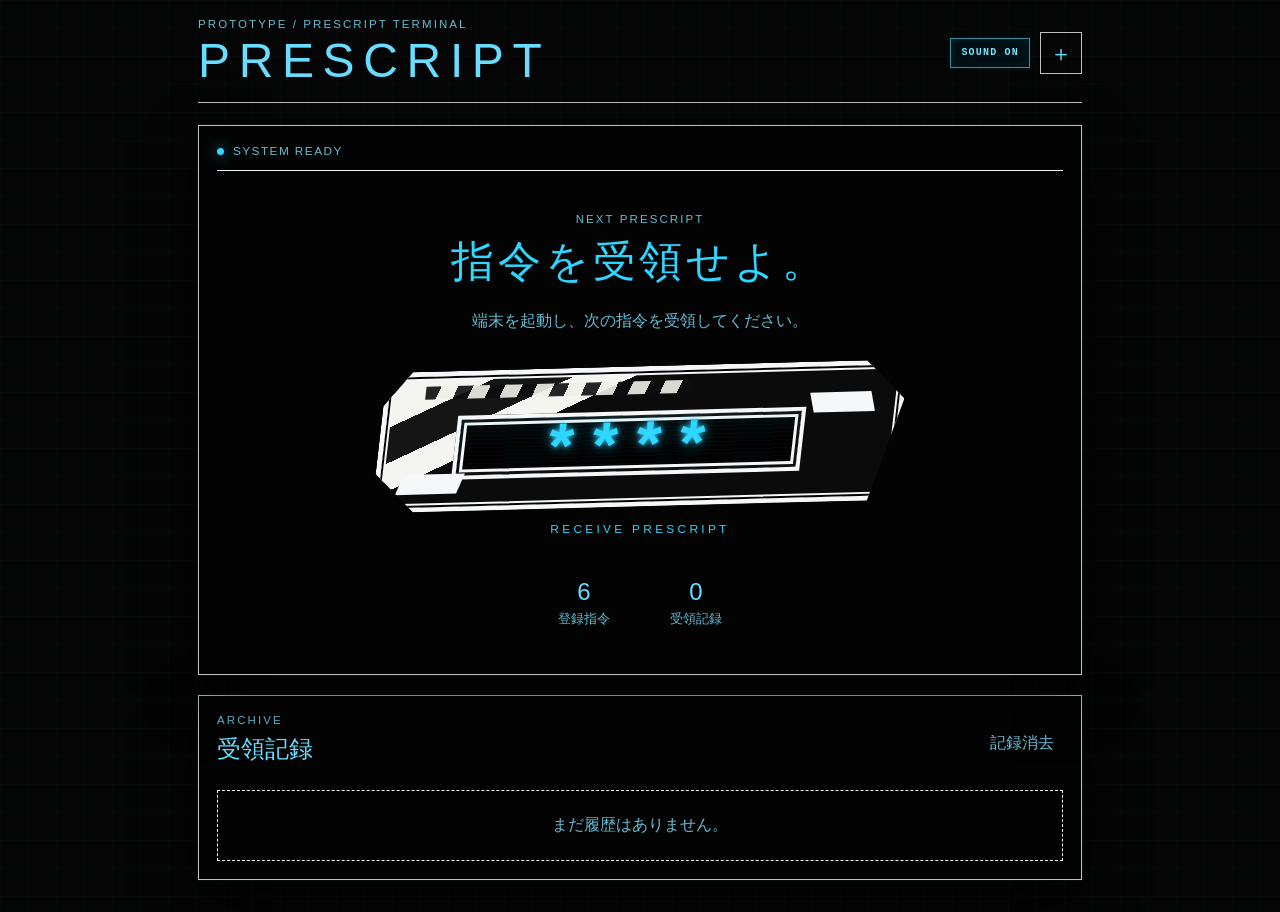
==== commit 8a7876e2: "Load command preset controls on PC" ====
--- a/index.html
+++ b/index.html
@@ -2,10 +2,11 @@
 <html lang="ja">
 <head>
   <meta charset="UTF-8" />
-  <meta name="viewport" content="width=device-width, initial-scale=1.0, viewport-fit=cover" />
+  <meta name="viewport" content="width=device-width, initial-scale=1, viewport-fit=cover">
   <meta name="theme-color" content="#111111" />
   <title>PRESCRIPT Prototype</title>
-  <link rel="stylesheet" href="style.css" />
+  <link rel="stylesheet" href="style_iphone_fixed.css" />
+  <link rel="stylesheet" href="presets.css" />
 
   <link rel="manifest" href="manifest.json">
   <meta name="theme-color" content="#000000">
@@ -145,34 +146,24 @@
       </div>
 
       <div class="input-row">
-        <input
-          id="commandInput"
-          type="text"
-          placeholder="例：卒論を30分進めよ。"
-          autocomplete="off"
-        />
-        <button id="addCommandButton" type="button" class="primary-button compact">
-          追加
-        </button>
+        <input id="commandInput" type="text" placeholder="例：卒論を30分進めよ。" autocomplete="off" />
+        <button id="addCommandButton" type="button" class="primary-button compact">追加</button>
       </div>
 
       <div id="commandList" class="command-list"></div>
 
-      <button id="resetCommandsButton" type="button" class="secondary-button full">
-        初期指令に戻す
-      </button>
+      <button id="resetCommandsButton" type="button" class="secondary-button full">初期指令に戻す</button>
     </form>
   </dialog>
 
   <script src="script.js"></script>
-
-<script>
-  if ("serviceWorker" in navigator) {
-    window.addEventListener("load", () => {
-      navigator.serviceWorker.register("./service-worker.js").catch(() => {});
-    });
-  }
-</script>
-
+  <script src="presets.js"></script>
+  <script>
+    if ("serviceWorker" in navigator) {
+      window.addEventListener("load", () => {
+        navigator.serviceWorker.register("./service-worker.js").catch(() => {});
+      });
+    }
+  </script>
 </body>
 </html>
--- a/style_iphone_fixed.css
+++ b/style_iphone_fixed.css
@@ -0,0 +1,2093 @@
+* {
+  box-sizing: border-box;
+}
+
+:root {
+  --bg: #0b0b0b;
+  --panel: #141414;
+  --panel-2: #1a1a1a;
+  --line: #3b3932;
+  --text: #ece7d8;
+  --muted: #918b7d;
+  --accent: #b39a63;
+  --paper: #d8ceb3;
+  --paper-text: #1b1915;
+  --danger: #8a4f4f;
+}
+
+html {
+  background: var(--bg);
+}
+
+body {
+  margin: 0;
+  min-height: 100vh;
+  background:
+    linear-gradient(rgba(255,255,255,0.018) 1px, transparent 1px),
+    linear-gradient(90deg, rgba(255,255,255,0.012) 1px, transparent 1px),
+    radial-gradient(circle at top, #171717 0%, #0a0a0a 60%);
+  background-size: 28px 28px, 28px 28px, auto;
+  color: var(--text);
+  font-family: "Yu Mincho", "Hiragino Mincho ProN", "Times New Roman", serif;
+}
+
+button,
+input {
+  font: inherit;
+}
+
+button {
+  cursor: pointer;
+}
+
+.app-shell {
+  width: min(100%, 920px);
+  margin: 0 auto;
+  padding: max(18px, env(safe-area-inset-top)) 18px
+    max(32px, env(safe-area-inset-bottom));
+}
+
+.topbar,
+.section-heading,
+.status-row,
+.result-actions,
+.input-row {
+  display: flex;
+  align-items: center;
+}
+
+.topbar {
+  justify-content: space-between;
+  border-bottom: 1px solid var(--line);
+  padding-bottom: 14px;
+  margin-bottom: 22px;
+}
+
+.eyebrow,
+.small-label {
+  margin: 0;
+  color: var(--muted);
+  font-size: 0.72rem;
+  letter-spacing: 0.18em;
+}
+
+h1 {
+  margin: 3px 0 0;
+  font-size: clamp(1.8rem, 8vw, 3rem);
+  letter-spacing: 0.18em;
+  font-weight: 500;
+}
+
+h2 {
+  margin: 7px 0;
+  font-weight: 500;
+}
+
+.terminal-panel,
+.history-panel {
+  border: 1px solid var(--line);
+  background: rgba(18,18,18,0.92);
+  box-shadow: 0 14px 40px rgba(0,0,0,0.35);
+}
+
+.terminal-panel {
+  min-height: 470px;
+  padding: 18px;
+  position: relative;
+  overflow: hidden;
+}
+
+.terminal-panel::after {
+  content: "";
+  position: absolute;
+  inset: 0;
+  pointer-events: none;
+  background: repeating-linear-gradient(
+    to bottom,
+    transparent 0,
+    transparent 3px,
+    rgba(255,255,255,0.015) 4px
+  );
+}
+
+.status-row {
+  gap: 9px;
+  color: var(--muted);
+  font-size: 0.74rem;
+  letter-spacing: 0.12em;
+  border-bottom: 1px solid var(--line);
+  padding-bottom: 12px;
+}
+
+.status-dot {
+  width: 7px;
+  height: 7px;
+  border-radius: 50%;
+  background: var(--accent);
+  box-shadow: 0 0 12px rgba(179,154,99,0.75);
+}
+
+.view {
+  display: none;
+  position: relative;
+  z-index: 1;
+}
+
+.view.active {
+  display: block;
+}
+
+#idleView {
+  text-align: center;
+  padding: 72px 8px 28px;
+}
+
+#idleView h2 {
+  font-size: clamp(1.7rem, 7vw, 2.7rem);
+  letter-spacing: 0.09em;
+}
+
+.subtext {
+  color: var(--muted);
+  line-height: 1.8;
+  margin: 16px auto 30px;
+  max-width: 520px;
+}
+
+.primary-button,
+.secondary-button,
+.icon-button,
+.text-button {
+  border: 1px solid var(--line);
+  transition: 160ms ease;
+}
+
+.primary-button {
+  background: var(--accent);
+  color: #13110d;
+  padding: 14px 22px;
+  min-height: 48px;
+}
+
+.primary-button:hover {
+  filter: brightness(1.08);
+}
+
+.secondary-button {
+  background: transparent;
+  color: var(--text);
+  padding: 13px 18px;
+}
+
+.secondary-button:hover,
+.icon-button:hover {
+  border-color: var(--accent);
+}
+
+.icon-button {
+  width: 42px;
+  height: 42px;
+  background: transparent;
+  color: var(--text);
+  font-size: 1.4rem;
+}
+
+.text-button {
+  background: transparent;
+  color: var(--muted);
+  border-color: transparent;
+  padding: 8px;
+}
+
+.stats {
+  display: flex;
+  justify-content: center;
+  gap: 60px;
+  margin-top: 42px;
+}
+
+.stats div {
+  display: grid;
+  gap: 4px;
+}
+
+.stats span {
+  font-size: 1.5rem;
+}
+
+.stats small {
+  color: var(--muted);
+}
+
+#decodingView {
+  text-align: center;
+  padding: 86px 8px;
+}
+
+.progress-track {
+  width: min(100%, 520px);
+  height: 8px;
+  background: #242424;
+  border: 1px solid var(--line);
+  margin: 28px auto 22px;
+  overflow: hidden;
+}
+
+.progress-bar {
+  width: 0%;
+  height: 100%;
+  background: var(--accent);
+  transition: width 120ms linear;
+}
+
+.candidate-text {
+  min-height: 3.5em;
+  color: var(--muted);
+  letter-spacing: 0.08em;
+}
+
+#resultView {
+  padding: 42px 0 16px;
+}
+
+.prescript-paper {
+  width: min(100%, 560px);
+  min-height: 280px;
+  margin: 18px auto 24px;
+  padding: 34px 30px;
+  color: var(--paper-text);
+  background:
+    linear-gradient(rgba(70,55,30,0.05), rgba(70,55,30,0.04)),
+    var(--paper);
+  border: 1px solid #8f8367;
+  box-shadow: 0 18px 38px rgba(0,0,0,0.45);
+  transform-origin: top center;
+  animation: paperIn 500ms ease both;
+}
+
+@keyframes paperIn {
+  from {
+    opacity: 0;
+    transform: translateY(-18px) scaleY(0.94);
+  }
+  to {
+    opacity: 1;
+    transform: translateY(0) scaleY(1);
+  }
+}
+
+.paper-header {
+  text-align: center;
+  font-size: 1.35rem;
+  letter-spacing: 0.45em;
+  border-bottom: 1px solid rgba(27,25,21,0.35);
+  padding-bottom: 16px;
+}
+
+.result-text {
+  min-height: 110px;
+  display: grid;
+  place-items: center;
+  text-align: center;
+  font-size: clamp(1.3rem, 6vw, 2rem);
+  line-height: 1.8;
+  margin: 18px 0;
+}
+
+.paper-footer {
+  text-align: right;
+  border-top: 1px solid rgba(27,25,21,0.35);
+  padding-top: 16px;
+  font-size: 0.9rem;
+}
+
+.result-actions {
+  gap: 10px;
+  justify-content: center;
+  flex-wrap: wrap;
+}
+
+.history-panel {
+  margin-top: 20px;
+  padding: 18px;
+}
+
+.section-heading {
+  justify-content: space-between;
+  gap: 14px;
+}
+
+.history-list,
+.command-list {
+  display: grid;
+  gap: 10px;
+  margin-top: 18px;
+}
+
+.history-item,
+.command-item {
+  border: 1px solid var(--line);
+  background: var(--panel-2);
+  padding: 14px;
+}
+
+.history-item {
+  display: grid;
+  gap: 8px;
+}
+
+.history-item.done {
+  opacity: 0.56;
+}
+
+.history-item.done .history-text {
+  text-decoration: line-through;
+}
+
+.history-meta {
+  color: var(--muted);
+  font-size: 0.72rem;
+}
+
+.history-text {
+  line-height: 1.55;
+}
+
+.empty-state {
+  color: var(--muted);
+  border: 1px dashed var(--line);
+  padding: 24px;
+  text-align: center;
+}
+
+dialog {
+  width: min(calc(100% - 24px), 680px);
+  border: 1px solid var(--line);
+  background: #101010;
+  color: var(--text);
+  padding: 0;
+}
+
+dialog::backdrop {
+  background: rgba(0,0,0,0.78);
+  backdrop-filter: blur(2px);
+}
+
+.dialog-card {
+  padding: 20px;
+}
+
+.input-row {
+  gap: 8px;
+  margin: 20px 0;
+}
+
+input {
+  flex: 1;
+  min-width: 0;
+  min-height: 48px;
+  background: #191919;
+  color: var(--text);
+  border: 1px solid var(--line);
+  padding: 0 14px;
+  outline: none;
+}
+
+input:focus {
+  border-color: var(--accent);
+}
+
+.compact {
+  padding-inline: 16px;
+}
+
+.full {
+  width: 100%;
+  margin-top: 18px;
+}
+
+.command-item {
+  display: flex;
+  justify-content: space-between;
+  align-items: center;
+  gap: 10px;
+}
+
+.command-item button {
+  background: transparent;
+  color: #c68d8d;
+  border: 0;
+  padding: 6px 8px;
+}
+
+@media (max-width: 560px) {
+  .app-shell {
+    padding-left: 12px;
+    padding-right: 12px;
+  }
+
+  .terminal-panel,
+  .history-panel {
+    padding: 14px;
+  }
+
+  #idleView {
+    padding-top: 58px;
+  }
+
+  .stats {
+    gap: 38px;
+  }
+
+  .result-actions > * {
+    width: 100%;
+  }
+
+  .input-row {
+    align-items: stretch;
+  }
+}
+
+
+/* ===== DEVICE TERMINAL THEME / v2 ===== */
+:root {
+  --bg: #050505;
+  --panel: #090909;
+  --panel-2: #0d0d0d;
+  --line: #f5f7f8;
+  --text: #68ddff;
+  --muted: #66bcd4;
+  --accent: #2fd6ff;
+  --paper: #f1f1ed;
+  --paper-text: #111111;
+  --danger: #ff7892;
+}
+
+html,
+body {
+  background: #050505 !important;
+}
+
+body {
+  color: var(--text);
+  font-family: "Bahnschrift", "Segoe UI", "Yu Gothic UI", "Hiragino Kaku Gothic ProN", sans-serif;
+  background-image:
+    linear-gradient(rgba(47,214,255,0.025) 1px, transparent 1px),
+    linear-gradient(90deg, rgba(47,214,255,0.018) 1px, transparent 1px) !important;
+  background-size: 28px 28px !important;
+}
+
+.topbar,
+.terminal-panel,
+.history-panel,
+.history-item,
+.command-item,
+dialog,
+input,
+.secondary-button,
+.icon-button {
+  border-color: rgba(245,247,248,0.78) !important;
+}
+
+.terminal-panel,
+.history-panel,
+dialog {
+  background: rgba(4,4,4,0.96) !important;
+  box-shadow: 0 0 0 1px rgba(47,214,255,0.04), 0 18px 48px rgba(0,0,0,0.65) !important;
+}
+
+.terminal-panel::after {
+  background: repeating-linear-gradient(
+    to bottom,
+    transparent 0,
+    transparent 3px,
+    rgba(47,214,255,0.018) 4px
+  ) !important;
+}
+
+.primary-button {
+  background: #101010 !important;
+  color: var(--accent) !important;
+  border: 1px solid #f5f7f8 !important;
+}
+
+.primary-button:hover,
+.secondary-button:hover,
+.icon-button:hover {
+  border-color: var(--accent) !important;
+  box-shadow: 0 0 18px rgba(47,214,255,0.16);
+}
+
+.status-dot {
+  background: var(--accent) !important;
+  box-shadow: 0 0 14px rgba(47,214,255,0.75) !important;
+}
+
+#idleView {
+  padding-top: 42px;
+}
+
+#idleView h2 {
+  color: var(--accent);
+}
+
+.device-button {
+  display: block;
+  width: min(100%, 520px);
+  margin: 28px auto 0;
+  border: 0;
+  background: transparent;
+  color: inherit;
+  padding: 0;
+}
+
+.device-shell {
+  position: relative;
+  display: block;
+  width: 100%;
+  aspect-ratio: 3.7 / 1;
+  transform: skewX(-8deg) rotate(-1.5deg);
+  border: 5px solid #f5f7f8;
+  background:
+    linear-gradient(155deg, #f4f4f0 0 14%, #151515 14% 24%, #f4f4f0 24% 32%, #0b0b0b 32% 100%);
+  box-shadow:
+    0 0 0 2px #050505 inset,
+    0 0 0 4px #f5f7f8 inset,
+    0 12px 0 -4px #cfcfc8,
+    0 18px 32px rgba(0,0,0,0.65);
+  clip-path: polygon(5% 0, 92% 0, 100% 28%, 95% 100%, 8% 100%, 0 72%, 0 24%);
+  overflow: hidden;
+  transition: transform 140ms ease, filter 140ms ease;
+}
+
+.device-button:hover .device-shell {
+  transform: skewX(-8deg) rotate(-1.5deg) translateY(-2px);
+  filter: brightness(1.07);
+}
+
+.device-button:active .device-shell {
+  transform: skewX(-8deg) rotate(-1.5deg) translateY(1px) scale(0.995);
+}
+
+.device-top-strip {
+  position: absolute;
+  left: 7%;
+  top: 8%;
+  width: 52%;
+  height: 10%;
+  background: repeating-linear-gradient(
+    110deg,
+    #0d0d0d 0 14px,
+    #f0f0eb 14px 30px
+  );
+  opacity: 0.9;
+}
+
+.device-screen-wrap {
+  position: absolute;
+  left: 14%;
+  right: 18%;
+  top: 31%;
+  bottom: 20%;
+  border: 4px solid #f5f7f8;
+  background: #020202;
+  box-shadow:
+    0 0 0 3px #101010 inset,
+    0 0 0 6px #f5f7f8 inset;
+  display: grid;
+  place-items: center;
+  overflow: hidden;
+}
+
+.device-screen-wrap::after {
+  content: "";
+  position: absolute;
+  inset: 0;
+  background:
+    linear-gradient(rgba(47,214,255,0.04), transparent 50%),
+    repeating-linear-gradient(
+      to bottom,
+      rgba(47,214,255,0.035) 0 1px,
+      transparent 1px 4px
+    );
+  pointer-events: none;
+}
+
+.device-display {
+  position: relative;
+  z-index: 1;
+  color: var(--accent);
+  font-family: "Consolas", "Courier New", monospace;
+  font-weight: 800;
+  font-size: clamp(1.7rem, 8vw, 4rem);
+  letter-spacing: 0.08em;
+  text-shadow:
+    0 0 5px rgba(47,214,255,0.95),
+    0 0 16px rgba(47,214,255,0.55);
+  transition: opacity 80ms linear, transform 80ms linear, text-shadow 120ms linear;
+}
+
+.device-display.idle-pulse {
+  animation: devicePulse 1.8s ease-in-out infinite;
+}
+
+.device-display.glitch {
+  animation: deviceGlitch 90ms steps(2, end) infinite;
+}
+
+.device-display.locked {
+  animation: lockFlash 420ms ease 2;
+}
+
+@keyframes devicePulse {
+  0%, 100% { opacity: 0.76; }
+  50% { opacity: 1; text-shadow: 0 0 8px rgba(47,214,255,1), 0 0 22px rgba(47,214,255,0.68); }
+}
+
+@keyframes deviceGlitch {
+  0% { transform: translateX(-1px); opacity: 0.78; }
+  25% { transform: translateX(2px) skewX(-3deg); opacity: 1; }
+  50% { transform: translateX(-2px); opacity: 0.9; }
+  75% { transform: translateX(1px) skewX(2deg); opacity: 0.82; }
+  100% { transform: translateX(0); opacity: 1; }
+}
+
+@keyframes lockFlash {
+  0%,100% { opacity: 1; }
+  50% { opacity: 0.18; }
+}
+
+.device-edge {
+  position: absolute;
+  width: 12%;
+  height: 15%;
+  background: #f5f7f8;
+}
+.device-edge-a { right: 5%; top: 20%; transform: skewX(16deg); }
+.device-edge-b { left: 4%; bottom: 10%; transform: skewX(-18deg); }
+
+.device-caption {
+  display: block;
+  margin-top: 16px;
+  color: var(--accent);
+  font-size: 0.74rem;
+  letter-spacing: 0.28em;
+}
+
+.progress-track {
+  background: #0c0c0c !important;
+  border-color: #f5f7f8 !important;
+}
+.progress-bar {
+  background: var(--accent) !important;
+  box-shadow: 0 0 14px rgba(47,214,255,0.5);
+}
+
+.prescript-paper {
+  background: var(--paper) !important;
+  color: var(--paper-text) !important;
+  border: 2px solid #f5f7f8 !important;
+  box-shadow: 0 20px 48px rgba(0,0,0,0.6) !important;
+}
+
+.history-item,
+.command-item,
+input {
+  background: #080808 !important;
+  color: var(--text) !important;
+}
+
+dialog::backdrop {
+  background: rgba(0,0,0,0.82) !important;
+}
+
+@media (max-width: 560px) {
+  .device-shell {
+    aspect-ratio: 3.1 / 1.15;
+    border-width: 4px;
+  }
+  .device-screen-wrap {
+    left: 13%;
+    right: 17%;
+    top: 29%;
+    bottom: 18%;
+    border-width: 3px;
+  }
+}
+
+
+
+
+/* ===== PURE CSS RESULT TERMINAL ===== */
+#resultView {
+  padding: 34px 0 18px;
+}
+
+.css-terminal-stage {
+  width: min(100%, 820px);
+  margin: 10px auto 18px;
+  padding: 22px 10px 28px;
+  display: grid;
+  place-items: center;
+  overflow: visible;
+}
+
+.css-terminal {
+  position: relative;
+  width: min(94vw, 760px);
+  min-height: 330px;
+  filter:
+    drop-shadow(0 24px 30px rgba(0,0,0,0.7))
+    drop-shadow(0 0 20px rgba(47,214,255,0.10));
+}
+
+.terminal-body {
+  position: relative;
+  width: 100%;
+  min-height: 330px;
+  background:
+    linear-gradient(145deg, #f4f4f2 0 8%, #1d1d1d 8% 13%, #f5f5f3 13% 18%, #101010 18% 82%, #e8e8e5 82% 88%, #131313 88% 92%, #f2f2ef 92% 100%);
+  clip-path: polygon(
+    4% 0, 94% 0, 100% 12%, 98% 88%,
+    92% 100%, 6% 100%, 0 86%, 1% 14%
+  );
+  border: 4px solid #f4f5f6;
+  box-shadow:
+    inset 0 0 0 3px #0a0a0a,
+    inset 0 0 0 6px rgba(255,255,255,0.55);
+}
+
+.terminal-top-armor {
+  position: absolute;
+  top: 4%;
+  left: 8%;
+  right: 8%;
+  height: 16%;
+  display: flex;
+  gap: 2%;
+  transform: skewX(-14deg);
+}
+
+.armor-segment {
+  display: block;
+  height: 100%;
+  border: 2px solid #f4f5f6;
+  background: linear-gradient(135deg, #f7f7f4 0 42%, #202020 42% 68%, #ededeb 68% 100%);
+}
+
+.a1 { flex: 1.15; }
+.a2 { flex: 1.6; }
+.a3 { flex: 0.85; }
+
+.terminal-screen-frame {
+  position: absolute;
+  left: 7%;
+  right: 7%;
+  top: 24%;
+  bottom: 18%;
+  border: 4px solid #f2f4f5;
+  background: #050505;
+  box-shadow:
+    0 0 0 4px #0a0a0a,
+    0 0 0 6px #f2f4f5,
+    0 0 18px rgba(47,214,255,0.12);
+  clip-path: polygon(3% 0, 97% 0, 100% 14%, 98% 100%, 2% 100%, 0 86%, 0 12%);
+}
+
+.terminal-screen {
+  position: relative;
+  width: 100%;
+  height: 100%;
+  background:
+    radial-gradient(circle at center, rgba(47,214,255,0.035), transparent 60%),
+    linear-gradient(180deg, #050809 0%, #020303 100%);
+  color: var(--accent);
+  padding: 18px 24px 16px;
+  overflow: hidden;
+}
+
+.screen-scan {
+  position: absolute;
+  inset: 0;
+  pointer-events: none;
+  background: repeating-linear-gradient(
+    to bottom,
+    rgba(47,214,255,0.035) 0 1px,
+    transparent 1px 4px
+  );
+  opacity: 0.75;
+}
+
+.screen-head,
+.screen-foot,
+.screen-code {
+  position: relative;
+  z-index: 1;
+  font-family: "Consolas", "Courier New", monospace;
+  letter-spacing: 0.16em;
+}
+
+.screen-head {
+  display: flex;
+  justify-content: space-between;
+  gap: 16px;
+  align-items: center;
+  color: rgba(104,221,255,0.82);
+  font-size: clamp(0.62rem, 1.7vw, 0.82rem);
+  padding-bottom: 8px;
+  border-bottom: 1px solid rgba(104,221,255,0.55);
+}
+
+.screen-code {
+  font-size: 0.78em;
+  opacity: 0.7;
+}
+
+.screen-command-wrap {
+  position: relative;
+  z-index: 1;
+  display: grid;
+  grid-template-columns: auto 1fr;
+  align-items: start;
+  gap: 12px;
+  margin-top: 16px;
+}
+
+.screen-arrow {
+  font-family: "Consolas", monospace;
+  font-size: clamp(1.8rem, 5vw, 3rem);
+  line-height: 1;
+  color: var(--accent);
+  text-shadow:
+    0 0 6px rgba(47,214,255,0.95),
+    0 0 18px rgba(47,214,255,0.5);
+}
+
+.screen-command {
+  margin: 0;
+  color: #62e3ff;
+  font-family: "Bahnschrift", "Yu Gothic UI", "Hiragino Kaku Gothic ProN", sans-serif;
+  font-size: clamp(1.2rem, 3.8vw, 2.1rem);
+  font-weight: 700;
+  line-height: 1.42;
+  letter-spacing: 0.04em;
+  overflow-wrap: anywhere;
+  text-shadow:
+    0 0 5px rgba(47,214,255,0.95),
+    0 0 14px rgba(47,214,255,0.45);
+  animation: cssResultIn 520ms steps(8, end) both;
+}
+
+.screen-rule {
+  position: relative;
+  z-index: 1;
+  width: 56%;
+  height: 1px;
+  margin-top: 18px;
+  background: var(--accent);
+  box-shadow: 0 0 8px rgba(47,214,255,0.72);
+}
+
+.screen-foot {
+  position: absolute;
+  right: 22px;
+  bottom: 12px;
+  color: rgba(104,221,255,0.55);
+  font-size: clamp(0.52rem, 1.4vw, 0.68rem);
+}
+
+.terminal-bottom-armor {
+  position: absolute;
+  left: 12%;
+  right: 12%;
+  bottom: 5%;
+  height: 9%;
+  display: grid;
+  grid-template-columns: 1.8fr 1fr 1.2fr;
+  gap: 3%;
+  transform: skewX(-15deg);
+}
+
+.terminal-bottom-armor span {
+  border: 2px solid #f4f5f6;
+  background: linear-gradient(145deg, #f3f3f1 0 55%, #222 55% 68%, #ececea 68% 100%);
+}
+
+.terminal-wing {
+  position: absolute;
+  z-index: -1;
+  width: 17%;
+  height: 38%;
+  top: 31%;
+  background: linear-gradient(145deg, #f4f5f6 0 45%, #1b1b1b 45% 60%, #e9e9e6 60% 100%);
+  border: 3px solid #f4f5f6;
+}
+
+.wing-left {
+  left: -4%;
+  clip-path: polygon(20% 0, 100% 16%, 96% 88%, 0 100%, 8% 58%, 0 26%);
+}
+
+.wing-right {
+  right: -4%;
+  clip-path: polygon(0 16%, 80% 0, 100% 24%, 92% 58%, 100% 100%, 4% 88%);
+}
+
+.result-hint {
+  margin: 8px 0 18px;
+  text-align: center;
+  color: var(--muted);
+  font-size: 0.86rem;
+  letter-spacing: 0.08em;
+}
+
+@keyframes cssResultIn {
+  from {
+    opacity: 0;
+    transform: translateX(-6px);
+    filter: blur(3px);
+  }
+  to {
+    opacity: 1;
+    transform: translateX(0);
+    filter: blur(0);
+  }
+}
+
+@media (max-width: 700px) {
+  .css-terminal {
+    width: min(98vw, 620px);
+    min-height: 290px;
+  }
+
+  .terminal-body {
+    min-height: 290px;
+  }
+
+  .terminal-screen {
+    padding: 14px 18px 14px;
+  }
+
+  .screen-command {
+    font-size: clamp(1rem, 4.8vw, 1.5rem);
+    line-height: 1.34;
+  }
+
+  .screen-command-wrap {
+    gap: 9px;
+    margin-top: 12px;
+  }
+
+  .screen-rule {
+    margin-top: 14px;
+  }
+}
+
+@media (max-width: 430px) {
+  .css-terminal-stage {
+    padding-left: 0;
+    padding-right: 0;
+  }
+
+  .css-terminal {
+    width: 102vw;
+    min-height: 260px;
+  }
+
+  .terminal-body {
+    min-height: 260px;
+  }
+
+  .terminal-screen-frame {
+    left: 6%;
+    right: 6%;
+    top: 25%;
+    bottom: 18%;
+  }
+
+  .terminal-screen {
+    padding: 10px 14px 10px;
+  }
+
+  .screen-head {
+    font-size: 0.52rem;
+  }
+
+  .screen-command {
+    font-size: clamp(0.92rem, 5.2vw, 1.28rem);
+  }
+
+  .screen-foot {
+    display: none;
+  }
+}
+
+
+/* ===== v4 DECODING TERMINAL EFFECTS ===== */
+.decoding-stage {
+  margin-top: 4px;
+  margin-bottom: 8px;
+}
+
+.decoding-terminal {
+  animation: terminalVibrate 180ms steps(2, end) infinite;
+}
+
+.decoding-terminal .terminal-body {
+  box-shadow:
+    inset 0 0 0 3px #0a0a0a,
+    inset 0 0 0 6px rgba(255,255,255,0.55),
+    0 0 26px rgba(47,214,255,0.16);
+}
+
+.decoding-terminal.active-pulse .terminal-body {
+  animation: terminalGlowPulse 520ms ease-in-out infinite alternate;
+}
+
+.decoding-screen {
+  animation: screenFlicker 120ms steps(2, end) infinite;
+}
+
+.decoding-screen::before {
+  content: "";
+  position: absolute;
+  inset: -10%;
+  pointer-events: none;
+  z-index: 3;
+  background:
+    repeating-linear-gradient(
+      90deg,
+      transparent 0 9%,
+      rgba(47,214,255,0.055) 9% 9.8%,
+      transparent 9.8% 18%
+    ),
+    linear-gradient(
+      180deg,
+      transparent 0 35%,
+      rgba(47,214,255,0.12) 35% 38%,
+      transparent 38% 100%
+    );
+  mix-blend-mode: screen;
+  animation: noiseSweep 620ms linear infinite;
+}
+
+.decoding-command {
+  font-family: "Consolas", "Courier New", monospace;
+  letter-spacing: 0.09em;
+  animation: decodingTextJitter 110ms steps(2, end) infinite;
+}
+
+.decoding-terminal.finalizing {
+  animation: none;
+}
+
+.decoding-terminal.finalizing .terminal-body {
+  animation: finalFlash 240ms ease-in-out 3;
+}
+
+.decoding-terminal.finalizing .decoding-screen {
+  animation: none;
+}
+
+@keyframes terminalVibrate {
+  0% { transform: translate(0,0); }
+  25% { transform: translate(0.35px,-0.25px); }
+  50% { transform: translate(-0.35px,0.3px); }
+  75% { transform: translate(0.25px,0.2px); }
+  100% { transform: translate(0,0); }
+}
+
+@keyframes terminalGlowPulse {
+  from {
+    filter: drop-shadow(0 0 8px rgba(47,214,255,0.18));
+  }
+  to {
+    filter: drop-shadow(0 0 22px rgba(47,214,255,0.55));
+  }
+}
+
+@keyframes screenFlicker {
+  0%, 100% { filter: brightness(1); }
+  30% { filter: brightness(1.08); }
+  55% { filter: brightness(0.92); }
+  75% { filter: brightness(1.14); }
+}
+
+@keyframes noiseSweep {
+  from { transform: translateY(-18%); opacity: 0.45; }
+  50% { opacity: 0.9; }
+  to { transform: translateY(18%); opacity: 0.35; }
+}
+
+@keyframes decodingTextJitter {
+  0% { transform: translateX(0); opacity: 0.92; }
+  25% { transform: translateX(1px); opacity: 1; }
+  50% { transform: translateX(-1px); opacity: 0.84; }
+  75% { transform: translateX(0.5px); opacity: 1; }
+  100% { transform: translateX(0); opacity: 0.92; }
+}
+
+@keyframes finalFlash {
+  0%,100% {
+    box-shadow:
+      inset 0 0 0 3px #0a0a0a,
+      inset 0 0 0 6px rgba(255,255,255,0.55),
+      0 0 12px rgba(47,214,255,0.16);
+  }
+  50% {
+    box-shadow:
+      inset 0 0 0 3px #0a0a0a,
+      inset 0 0 0 6px rgba(255,255,255,0.75),
+      0 0 42px rgba(47,214,255,0.78);
+  }
+}
+
+
+/* ===== v5 OPAQUE CODE MATRIX ===== */
+.code-matrix {
+  display: grid;
+  gap: 4px;
+  width: 100%;
+  font-size: clamp(0.72rem, 2.2vw, 1.15rem);
+  line-height: 1.2;
+  letter-spacing: 0.085em;
+  white-space: nowrap;
+  overflow: hidden;
+}
+
+.code-matrix div {
+  position: relative;
+  min-height: 1.2em;
+  overflow: hidden;
+  text-overflow: clip;
+  text-shadow:
+    0 0 5px rgba(47,214,255,0.98),
+    0 0 12px rgba(47,214,255,0.5);
+}
+
+.code-matrix div:nth-child(2n) {
+  opacity: 0.72;
+}
+
+.code-matrix div:nth-child(3n) {
+  opacity: 0.9;
+}
+
+.code-matrix.scramble div {
+  animation: codeLineShift 105ms steps(2, end) infinite;
+}
+
+@keyframes codeLineShift {
+  0% { transform: translateX(0); }
+  25% { transform: translateX(1px); }
+  50% { transform: translateX(-2px); }
+  75% { transform: translateX(1.5px); }
+  100% { transform: translateX(0); }
+}
+
+@media (max-width: 700px) {
+  .code-matrix {
+    font-size: clamp(0.62rem, 3vw, 0.92rem);
+    gap: 3px;
+  }
+}
+
+@media (max-width: 430px) {
+  .code-matrix {
+    font-size: clamp(0.54rem, 3.35vw, 0.78rem);
+  }
+}
+
+
+/* ===== v6 RESPONSIVE CODE MATRIX ===== */
+.code-matrix {
+  --matrix-font-size: 1rem;
+  --matrix-gap: 4px;
+  font-size: var(--matrix-font-size) !important;
+  gap: var(--matrix-gap) !important;
+  max-height: 100%;
+  align-content: center;
+}
+
+.code-matrix[data-lines="3"] {
+  --matrix-gap: 7px;
+}
+
+.code-matrix[data-lines="4"] {
+  --matrix-gap: 5px;
+}
+
+.code-matrix[data-lines="5"] {
+  --matrix-gap: 3px;
+}
+
+.code-matrix div {
+  width: 100%;
+  line-height: 1.14;
+}
+
+@media (max-width: 700px) {
+  .code-matrix {
+    --matrix-gap: 3px;
+  }
+}
+
+@media (max-width: 430px) {
+  .code-matrix {
+    --matrix-gap: 2px;
+  }
+}
+
+
+/* ===== v7 SAFE FIT FOR DECODING SCREEN ===== */
+.decoding-screen {
+  padding: 18px 26px 26px !important;
+}
+
+.decoding-screen .screen-command-wrap {
+  min-height: 0;
+  margin-top: 12px;
+}
+
+.code-matrix {
+  box-sizing: border-box;
+  width: 100%;
+  max-width: 100%;
+  max-height: 100%;
+  overflow: hidden !important;
+  padding-right: 6px;
+  padding-bottom: 10px;
+  align-content: start;
+}
+
+.code-matrix div {
+  box-sizing: border-box;
+  max-width: 100%;
+  overflow: hidden;
+}
+
+@media (max-width: 700px) {
+  .decoding-screen {
+    padding: 14px 18px 22px !important;
+  }
+
+  .code-matrix {
+    padding-right: 4px;
+    padding-bottom: 8px;
+  }
+}
+
+@media (max-width: 430px) {
+  .decoding-screen {
+    padding: 12px 14px 20px !important;
+  }
+
+  .code-matrix {
+    padding-right: 3px;
+    padding-bottom: 7px;
+  }
+}
+
+
+/* ===== v8 TWO-LINE DECODING LAYOUT ===== */
+.decoding-screen {
+  padding: 18px 26px 44px !important;
+}
+
+.decoding-screen .screen-command-wrap {
+  margin-top: 14px;
+  min-height: 0;
+  align-items: start;
+}
+
+.code-matrix {
+  --matrix-font-size: 1rem;
+  --matrix-gap: 8px;
+  grid-template-rows: repeat(2, auto);
+  gap: var(--matrix-gap) !important;
+  padding-right: 8px;
+  padding-bottom: 24px;
+  align-content: start;
+  max-height: none;
+}
+
+.code-matrix[data-lines="2"] {
+  --matrix-gap: 8px;
+}
+
+.code-matrix div {
+  line-height: 1.12;
+}
+
+@media (max-width: 700px) {
+  .decoding-screen {
+    padding: 14px 18px 38px !important;
+  }
+
+  .code-matrix {
+    --matrix-gap: 6px;
+    padding-right: 5px;
+    padding-bottom: 20px;
+  }
+}
+
+@media (max-width: 430px) {
+  .decoding-screen {
+    padding: 12px 14px 34px !important;
+  }
+
+  .code-matrix {
+    --matrix-gap: 5px;
+    padding-right: 4px;
+    padding-bottom: 18px;
+  }
+}
+
+
+/* ===== v9 SEAMLESS ANALYSIS -> OUTPUT ===== */
+.screen-command-wrap {
+  position: relative;
+}
+
+.seamless-result {
+  display: none;
+  margin: 0;
+  opacity: 0;
+  transform: translateY(3px);
+}
+
+.seamless-result.revealing {
+  display: block;
+  animation: seamlessReveal 760ms steps(12, end) forwards;
+}
+
+.code-matrix.dissolving {
+  animation: codeDissolve 520ms steps(8, end) forwards !important;
+}
+
+.seamless-actions {
+  display: none;
+  opacity: 0;
+  margin-top: 18px;
+}
+
+.seamless-actions.visible {
+  display: flex;
+  animation: controlsIn 380ms ease forwards;
+}
+
+#analysisProgress.output-ready {
+  opacity: 0;
+  transform: scaleX(.96);
+  transition: opacity 360ms ease, transform 360ms ease;
+}
+
+#decodingText.output-ready {
+  opacity: 0;
+  transition: opacity 300ms ease;
+}
+
+.decoding-terminal.output-mode {
+  animation: none;
+}
+
+.decoding-terminal.output-mode .decoding-screen {
+  animation: none;
+}
+
+.decoding-terminal.output-mode .decoding-screen::before {
+  opacity: .12;
+  animation: none;
+}
+
+.decoding-terminal.output-mode .terminal-body {
+  animation: outputGlow 650ms ease-out 1;
+}
+
+@keyframes codeDissolve {
+  0% {
+    opacity: 1;
+    filter: blur(0);
+    transform: translateX(0);
+  }
+  30% {
+    opacity: .72;
+    filter: blur(.5px);
+    transform: translateX(2px);
+  }
+  55% {
+    opacity: .38;
+    filter: blur(1.5px);
+    transform: translateX(-4px);
+  }
+  80% {
+    opacity: .14;
+    filter: blur(3px);
+    transform: translateX(8px);
+  }
+  100% {
+    opacity: 0;
+    filter: blur(7px);
+    transform: translateX(18px);
+  }
+}
+
+@keyframes seamlessReveal {
+  0% {
+    opacity: 0;
+    filter: blur(5px);
+    transform: translateY(3px);
+    clip-path: inset(0 100% 0 0);
+  }
+  45% {
+    opacity: .8;
+    filter: blur(1px);
+  }
+  100% {
+    opacity: 1;
+    filter: blur(0);
+    transform: translateY(0);
+    clip-path: inset(0 0 0 0);
+  }
+}
+
+@keyframes controlsIn {
+  from { opacity: 0; transform: translateY(7px); }
+  to { opacity: 1; transform: translateY(0); }
+}
+
+@keyframes outputGlow {
+  0% { filter: drop-shadow(0 0 26px rgba(47,214,255,.75)); }
+  100% { filter: drop-shadow(0 0 8px rgba(47,214,255,.12)); }
+}
+
+
+/* ===== v9.1 RESULT VISIBILITY FIX ===== */
+.seamless-result.revealing {
+  display: block !important;
+  visibility: visible !important;
+}
+
+.decoding-terminal.output-mode .seamless-result {
+  color: #62e3ff;
+  text-shadow:
+    0 0 5px rgba(47,214,255,0.95),
+    0 0 14px rgba(47,214,255,0.45);
+}
+
+
+/* ===== v9.3 DECODING FONT READABILITY ===== */
+.decoding-screen .screen-command-wrap {
+  grid-template-columns: 34px minmax(0, 1fr);
+}
+
+.code-matrix {
+  width: 100%;
+  min-width: 0;
+  font-size: var(--matrix-font-size, 22px) !important;
+  letter-spacing: 0.055em !important;
+}
+
+.code-matrix div {
+  width: 100%;
+  overflow: hidden;
+  white-space: nowrap;
+}
+
+/* Keep the large lower safety margin from v8/v9. */
+.decoding-screen {
+  padding-bottom: 44px !important;
+}
+
+@media (max-width: 700px) {
+  .decoding-screen {
+    padding-bottom: 38px !important;
+  }
+}
+
+@media (max-width: 430px) {
+  .decoding-screen .screen-command-wrap {
+    grid-template-columns: 24px minmax(0, 1fr);
+  }
+
+  .decoding-screen {
+    padding-bottom: 34px !important;
+  }
+}
+
+
+/* ===== v9.4 RELAXED LAYOUT ===== */
+.decoding-screen {
+  padding: 18px 22px 18px !important;
+}
+
+.code-matrix {
+  padding-bottom: 0 !important;
+  align-content: center;
+}
+
+.decoding-screen .screen-command-wrap {
+  margin-top: 8px;
+}
+
+@media (max-width: 700px) {
+  .decoding-screen {
+    padding: 14px 16px 14px !important;
+  }
+}
+
+@media (max-width: 430px) {
+  .decoding-screen {
+    padding: 12px 12px 12px !important;
+  }
+}
+
+
+/* ===== v9.5 THREE LINES / WIDER CODE AREA ===== */
+.decoding-screen {
+  padding-left: 12px !important;
+  padding-right: 12px !important;
+}
+
+.decoding-screen .screen-command-wrap {
+  grid-template-columns: 24px minmax(0, 1fr) !important;
+  gap: 7px !important;
+}
+
+.code-matrix {
+  width: 100% !important;
+  padding-left: 0 !important;
+  padding-right: 0 !important;
+  letter-spacing: 0.045em !important;
+}
+
+@media (max-width: 700px) {
+  .decoding-screen {
+    padding-left: 9px !important;
+    padding-right: 9px !important;
+  }
+
+  .decoding-screen .screen-command-wrap {
+    grid-template-columns: 20px minmax(0, 1fr) !important;
+    gap: 5px !important;
+  }
+}
+
+@media (max-width: 430px) {
+  .decoding-screen {
+    padding-left: 7px !important;
+    padding-right: 7px !important;
+  }
+}
+
+
+/* ===== v9.6 ANALYSIS EDGE-TO-EDGE ===== */
+.decoding-terminal:not(.output-mode) .decoding-screen {
+  padding-left: 2px !important;
+  padding-right: 2px !important;
+}
+
+.decoding-terminal:not(.output-mode) .screen-command-wrap {
+  grid-template-columns: 12px minmax(0, 1fr) !important;
+  column-gap: 2px !important;
+  width: 100% !important;
+  margin-left: 0 !important;
+  margin-right: 0 !important;
+}
+
+.decoding-terminal:not(.output-mode) .screen-arrow {
+  width: 12px !important;
+  min-width: 12px !important;
+  margin: 0 !important;
+  padding: 0 !important;
+}
+
+.decoding-terminal:not(.output-mode) .code-matrix {
+  width: 100% !important;
+  max-width: none !important;
+  margin: 0 !important;
+  padding-left: 0 !important;
+  padding-right: 0 !important;
+  letter-spacing: 0.035em !important;
+}
+
+.decoding-terminal:not(.output-mode) .code-matrix div {
+  margin-left: 0 !important;
+  margin-right: 0 !important;
+}
+
+@media (max-width: 700px) {
+  .decoding-terminal:not(.output-mode) .decoding-screen {
+    padding-left: 1px !important;
+    padding-right: 1px !important;
+  }
+
+  .decoding-terminal:not(.output-mode) .screen-command-wrap {
+    grid-template-columns: 10px minmax(0, 1fr) !important;
+    column-gap: 1px !important;
+  }
+
+  .decoding-terminal:not(.output-mode) .screen-arrow {
+    width: 10px !important;
+    min-width: 10px !important;
+  }
+}
+
+@media (max-width: 430px) {
+  .decoding-terminal:not(.output-mode) .decoding-screen {
+    padding-left: 0 !important;
+    padding-right: 0 !important;
+  }
+}
+
+
+/* ===== v9.7 TRUE FULL-WIDTH ANALYSIS ===== */
+/* During decoding, the arrow no longer consumes a grid column. */
+.decoding-terminal:not(.output-mode) .screen-command-wrap {
+  display: block !important;
+  position: relative !important;
+  box-sizing: border-box !important;
+  width: 100% !important;
+  max-width: none !important;
+  margin: 0 !important;
+  padding: 0 !important;
+}
+
+/* Overlay the arrow at the extreme left edge. */
+.decoding-terminal:not(.output-mode) .screen-arrow {
+  position: absolute !important;
+  left: 2px !important;
+  top: 50% !important;
+  transform: translateY(-50%) !important;
+  width: auto !important;
+  min-width: 0 !important;
+  margin: 0 !important;
+  padding: 0 !important;
+  z-index: 4 !important;
+}
+
+/* Remove horizontal inset from the actual cyan display. */
+.decoding-terminal:not(.output-mode) .terminal-screen.decoding-screen {
+  padding-left: 0 !important;
+  padding-right: 0 !important;
+}
+
+/* Stretch the three code rows across almost all usable width. */
+.decoding-terminal:not(.output-mode) .code-matrix {
+  box-sizing: border-box !important;
+  display: block !important;
+  width: 100% !important;
+  max-width: none !important;
+  min-width: 0 !important;
+  margin: 0 !important;
+  padding: 0 2px 0 17px !important;
+  text-align: center !important;
+}
+
+.decoding-terminal:not(.output-mode) .code-matrix div {
+  box-sizing: border-box !important;
+  display: block !important;
+  width: 100% !important;
+  max-width: none !important;
+  margin: 0 !important;
+  padding: 0 !important;
+  text-align: center !important;
+  white-space: nowrap !important;
+}
+
+/* The title/rule/footer can also reach farther toward the screen edges. */
+.decoding-terminal:not(.output-mode) .screen-head,
+.decoding-terminal:not(.output-mode) .screen-rule,
+.decoding-terminal:not(.output-mode) .screen-foot {
+  margin-left: 5px !important;
+  margin-right: 5px !important;
+}
+
+@media (max-width: 700px) {
+  .decoding-terminal:not(.output-mode) .screen-arrow {
+    left: 1px !important;
+  }
+  .decoding-terminal:not(.output-mode) .code-matrix {
+    padding-left: 14px !important;
+    padding-right: 1px !important;
+  }
+}
+
+@media (max-width: 430px) {
+  .decoding-terminal:not(.output-mode) .code-matrix {
+    padding-left: 12px !important;
+    padding-right: 0 !important;
+  }
+}
+
+
+/* ===== v9.9 WIDE ANALYSIS, WORKING TRANSITION ===== */
+.decoding-terminal:not(.output-mode) .terminal-screen.decoding-screen {
+  padding-left: 0 !important;
+  padding-right: 0 !important;
+}
+.decoding-terminal:not(.output-mode) .screen-command-wrap {
+  display: block !important;
+  position: relative !important;
+  width: 100% !important;
+  max-width: none !important;
+  margin: 0 !important;
+  padding: 0 !important;
+}
+.decoding-terminal:not(.output-mode) .screen-arrow {
+  position: absolute !important;
+  left: 2px !important;
+  top: 50% !important;
+  transform: translateY(-50%) !important;
+  z-index: 5 !important;
+  width: auto !important;
+  min-width: 0 !important;
+}
+.decoding-terminal:not(.output-mode) .code-matrix {
+  box-sizing: border-box !important;
+  width: 100% !important;
+  max-width: none !important;
+  margin: 0 !important;
+  padding-left: 18px !important;
+  padding-right: 2px !important;
+  letter-spacing: .055em !important;
+}
+.decoding-terminal:not(.output-mode) .code-matrix div {
+  width: 100% !important;
+  text-align: center !important;
+  white-space: nowrap !important;
+}
+
+
+/* ===== v10 LONG CODE LINES ===== */
+.decoding-terminal:not(.output-mode) .code-matrix {
+  padding-left: 13px !important;
+  padding-right: 3px !important;
+  letter-spacing: 0.035em !important;
+}
+
+.decoding-terminal:not(.output-mode) .code-matrix div {
+  text-align: center !important;
+  overflow: visible !important;
+}
+
+
+/* ===== v10.1 TWO-LINE ANALYSIS ===== */
+.decoding-terminal:not(.output-mode) .code-matrix {
+  display: flex !important;
+  flex-direction: column !important;
+  justify-content: center !important;
+  gap: 8px !important;
+}
+
+
+/* ===== v10.2 LARGER TWO-LINE ANALYSIS CODE ===== */
+.decoding-terminal:not(.output-mode) .code-matrix {
+  font-size: 26px !important;
+  line-height: 1.22 !important;
+  letter-spacing: 0.025em !important;
+  gap: 10px !important;
+}
+
+@media (max-width: 900px) {
+  .decoding-terminal:not(.output-mode) .code-matrix {
+    font-size: 23px !important;
+  }
+}
+
+@media (max-width: 600px) {
+  .decoding-terminal:not(.output-mode) .code-matrix {
+    font-size: 19px !important;
+  }
+}
+
+@media (max-width: 430px) {
+  .decoding-terminal:not(.output-mode) .code-matrix {
+    font-size: 16px !important;
+  }
+}
+
+
+/* ===== v11 AUDIO / CODE REFINEMENT ===== */
+.topbar-actions {
+  display: flex;
+  align-items: center;
+  gap: 10px;
+}
+
+.sound-button {
+  border: 1px solid rgba(92, 228, 255, 0.6);
+  background: rgba(0, 18, 24, 0.72);
+  color: #71e8ff;
+  font: 700 10px/1 "Consolas", "SFMono-Regular", monospace;
+  letter-spacing: 0.12em;
+  padding: 9px 10px;
+  cursor: pointer;
+  box-shadow: inset 0 0 12px rgba(45, 218, 255, 0.08), 0 0 8px rgba(45, 218, 255, 0.08);
+}
+
+.sound-button.muted {
+  color: rgba(205, 235, 240, 0.48);
+  border-color: rgba(205, 235, 240, 0.24);
+  box-shadow: none;
+}
+
+.decoding-terminal:not(.output-mode) .code-matrix {
+  font-family: "Consolas", "SFMono-Regular", "Menlo", "Courier New", monospace !important;
+  font-weight: 700 !important;
+  letter-spacing: 0.02em !important;
+  line-height: 1.18 !important;
+  gap: 12px !important;
+}
+
+.decoding-terminal:not(.output-mode) .code-matrix div {
+  text-shadow:
+    0 0 3px rgba(88, 231, 255, 0.96),
+    0 0 10px rgba(42, 210, 255, 0.34) !important;
+}
+
+@media (max-width: 520px) {
+  .sound-button {
+    font-size: 9px;
+    padding: 8px 7px;
+    letter-spacing: 0.08em;
+  }
+}
+
+
+/* v11.17 — smoother prescript arrival */
+.seamless-result {
+  opacity: 0;
+  transform: translateY(5px) scale(0.992);
+  filter: blur(2.2px) brightness(1.35);
+  transition:
+    opacity 420ms cubic-bezier(0.22, 1, 0.36, 1),
+    transform 520ms cubic-bezier(0.22, 1, 0.36, 1),
+    filter 560ms cubic-bezier(0.22, 1, 0.36, 1);
+  will-change: opacity, transform, filter;
+}
+
+.decoding-terminal.output-mode .seamless-result {
+  opacity: 1;
+  transform: translateY(0) scale(1);
+  filter: blur(0) brightness(1);
+}
+
+.seamless-actions {
+  opacity: 0;
+  transform: translateY(4px);
+  transition:
+    opacity 360ms ease 180ms,
+    transform 420ms cubic-bezier(0.22, 1, 0.36, 1) 180ms;
+}
+
+.decoding-terminal.output-mode ~ .seamless-actions,
+#decodingView:has(.decoding-terminal.output-mode) .seamless-actions {
+  opacity: 1;
+  transform: translateY(0);
+}
+
+
+/* v12.0 PWA / iPhone safe-area support */
+html, body {
+  min-height: 100%;
+  background: #000;
+}
+
+body {
+  padding-top: max(env(safe-area-inset-top), 0px);
+  padding-right: max(env(safe-area-inset-right), 0px);
+  padding-bottom: max(env(safe-area-inset-bottom), 0px);
+  padding-left: max(env(safe-area-inset-left), 0px);
+  overscroll-behavior: none;
+  -webkit-tap-highlight-color: transparent;
+}
+
+button, input, textarea {
+  -webkit-touch-callout: none;
+}
+
+
+/* v12.1 — iPhone viewport fit correction */
+html {
+  width: 100%;
+  max-width: 100%;
+  overflow-x: hidden;
+}
+
+body {
+  width: 100%;
+  max-width: 100%;
+  overflow-x: hidden;
+  box-sizing: border-box;
+}
+
+*, *::before, *::after {
+  box-sizing: border-box;
+}
+
+/* Never allow the terminal assembly to exceed the visible iPhone width. */
+.css-terminal-stage,
+.decoding-stage {
+  width: 100% !important;
+  max-width: 100% !important;
+  min-width: 0 !important;
+  padding-left: 6px !important;
+  padding-right: 6px !important;
+  overflow: visible !important;
+}
+
+.css-terminal,
+.decoding-terminal {
+  width: 100% !important;
+  max-width: 100% !important;
+  min-width: 0 !important;
+  margin-left: auto !important;
+  margin-right: auto !important;
+}
+
+/* Keep long analysis strings inside the terminal rather than widening it. */
+.terminal-screen,
+.decoding-screen,
+.screen-command-wrap,
+.screen-command,
+.code-matrix,
+.seamless-result {
+  min-width: 0 !important;
+  max-width: 100% !important;
+}
+
+.code-matrix {
+  overflow: hidden !important;
+}
+
+/* Compact only on phone-sized screens; desktop/tablet appearance stays intact. */
+@media (max-width: 480px) {
+  .app-shell,
+  main,
+  .main-content,
+  .content {
+    width: 100% !important;
+    max-width: 100% !important;
+    min-width: 0 !important;
+  }
+
+  .css-terminal-stage,
+  .decoding-stage {
+    padding-left: 2px !important;
+    padding-right: 2px !important;
+  }
+
+  .css-terminal,
+  .decoding-terminal {
+    transform-origin: center center;
+  }
+
+  .terminal-screen,
+  .decoding-screen {
+    padding-left: 10px !important;
+    padding-right: 10px !important;
+  }
+}
+
+
+/* v12.2 — stronger iPhone fit.
+   Leave room for the terminal's decorative wings instead of making
+   the terminal body itself 100vw wide. */
+@media (max-width: 480px) {
+  .css-terminal-stage,
+  .decoding-stage {
+    width: 100dvw !important;
+    max-width: 100dvw !important;
+    padding-left: max(8px, env(safe-area-inset-left)) !important;
+    padding-right: max(8px, env(safe-area-inset-right)) !important;
+    overflow: visible !important;
+  }
+
+  .css-terminal,
+  .decoding-terminal {
+    width: min(90dvw, 390px) !important;
+    max-width: min(90dvw, 390px) !important;
+    min-width: 0 !important;
+    margin-left: auto !important;
+    margin-right: auto !important;
+  }
+
+  .terminal-body,
+  .decoding-terminal .terminal-body {
+    min-height: 248px !important;
+  }
+
+  .terminal-screen-frame {
+    left: 7% !important;
+    right: 7% !important;
+  }
+
+  .terminal-screen,
+  .decoding-screen {
+    padding-left: 8px !important;
+    padding-right: 8px !important;
+  }
+
+  .wing-left {
+    left: -3% !important;
+  }
+
+  .wing-right {
+    right: -3% !important;
+  }
+}
+
+/* Extra narrow iPhones */
+@media (max-width: 390px) {
+  .css-terminal,
+  .decoding-terminal {
+    width: 88dvw !important;
+    max-width: 88dvw !important;
+  }
+
+  .terminal-body,
+  .decoding-terminal .terminal-body {
+    min-height: 238px !important;
+  }
+}
+
+
+/* ===== v12.3 — iPhone right-edge clipping fix =====
+   The terminal lives inside .terminal-panel, so viewport units (dvw/vw)
+   can be wider than its actual parent content box. Size it from the
+   parent instead. */
+@media (max-width: 480px) {
+  .css-terminal-stage,
+  .decoding-stage {
+    width: 100% !important;
+    max-width: 100% !important;
+    min-width: 0 !important;
+    padding-left: 0 !important;
+    padding-right: 0 !important;
+    overflow: visible !important;
+  }
+
+  .css-terminal,
+  .decoding-terminal {
+    width: 94% !important;
+    max-width: 94% !important;
+    min-width: 0 !important;
+    margin-left: auto !important;
+    margin-right: auto !important;
+  }
+
+  .terminal-body,
+  .decoding-terminal .terminal-body {
+    width: 100% !important;
+    max-width: 100% !important;
+  }
+}
+
+@media (max-width: 390px) {
+  .css-terminal,
+  .decoding-terminal {
+    width: 92% !important;
+    max-width: 92% !important;
+  }
+}
--- a/presets.css
+++ b/presets.css
@@ -0,0 +1,83 @@
+.preset-panel {
+  margin: 18px 0 8px;
+  padding: 14px;
+  border: 1px solid rgba(245,247,248,0.72);
+  background: rgba(8,8,8,0.9);
+}
+
+.preset-heading,
+.preset-switch-row,
+.preset-create-row {
+  display: flex;
+  align-items: center;
+  gap: 8px;
+}
+
+.preset-heading {
+  justify-content: space-between;
+  margin-bottom: 12px;
+}
+
+.preset-heading strong {
+  display: block;
+  margin-top: 4px;
+  color: var(--accent);
+  font-weight: 500;
+  letter-spacing: .06em;
+}
+
+.preset-count {
+  color: var(--muted);
+  font-size: .72rem;
+  letter-spacing: .08em;
+}
+
+.preset-switch-row,
+.preset-create-row {
+  margin-top: 8px;
+}
+
+.preset-switch-row select,
+.preset-create-row input {
+  flex: 1;
+  min-width: 0;
+  min-height: 46px;
+}
+
+.preset-switch-row select {
+  appearance: none;
+  background: #111;
+  color: var(--text);
+  border: 1px solid rgba(245,247,248,0.78);
+  padding: 0 38px 0 12px;
+  background-image:
+    linear-gradient(45deg, transparent 50%, var(--accent) 50%),
+    linear-gradient(135deg, var(--accent) 50%, transparent 50%);
+  background-position:
+    calc(100% - 16px) 19px,
+    calc(100% - 11px) 19px;
+  background-size: 5px 5px, 5px 5px;
+  background-repeat: no-repeat;
+}
+
+.preset-switch-row select:focus {
+  outline: none;
+  border-color: var(--accent);
+}
+
+#deletePresetButton:disabled {
+  opacity: .35;
+  cursor: not-allowed;
+}
+
+@media (max-width: 560px) {
+  .preset-switch-row,
+  .preset-create-row {
+    align-items: stretch;
+  }
+
+  .preset-switch-row button,
+  .preset-create-row button {
+    flex: 0 0 auto;
+  }
+}
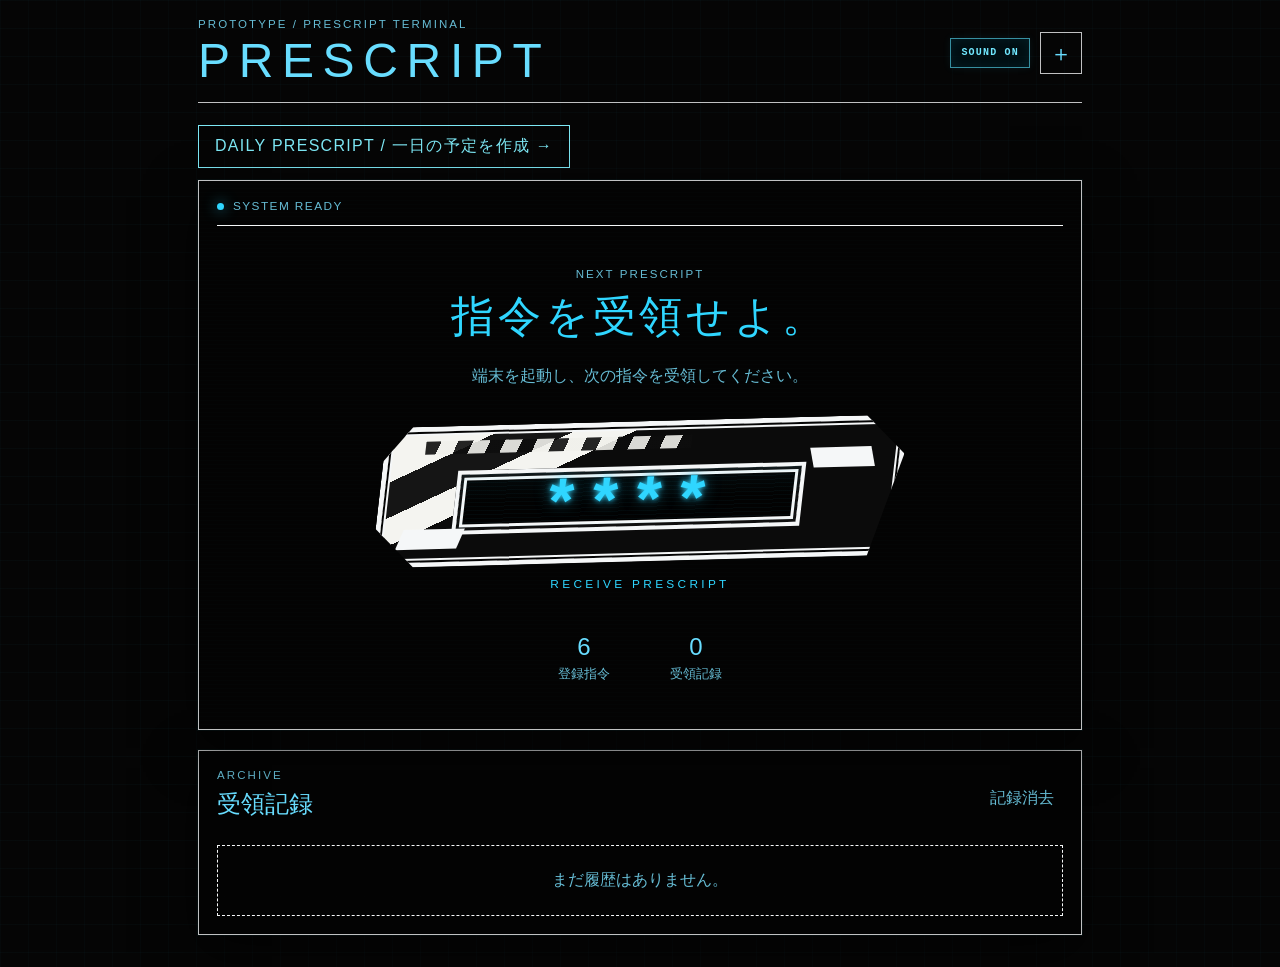
==== commit 12243609: "Link daily planner and probability controls on index.html" ====
--- a/index.html
+++ b/index.html
@@ -7,6 +7,8 @@
   <title>PRESCRIPT Prototype</title>
   <link rel="stylesheet" href="style_iphone_fixed.css" />
   <link rel="stylesheet" href="presets.css" />
+  <link rel="stylesheet" href="probability.css" />
+  <link rel="stylesheet" href="pc-scroll-fix.css" />
 
   <link rel="manifest" href="manifest.json">
   <meta name="theme-color" content="#000000">
@@ -29,6 +31,7 @@
       </div>
     </header>
 
+    <nav style="margin:12px 0"><a href="./schedule.html" style="display:inline-block;border:1px solid #7de8f5;color:#7de8f5;padding:10px 16px;text-decoration:none;letter-spacing:.08em">DAILY PRESCRIPT / 一日の予定を作成 →</a></nav>
     <main>
       <section class="terminal-panel">
         <div class="status-row">
@@ -158,6 +161,7 @@
 
   <script src="script.js"></script>
   <script src="presets.js"></script>
+  <script src="probability.js"></script>
   <script>
     if ("serviceWorker" in navigator) {
       window.addEventListener("load", () => {
--- a/probability.css
+++ b/probability.css
@@ -0,0 +1,69 @@
+/* Per-command probability controls */
+.probability-command-item {
+  align-items: stretch;
+}
+
+.probability-command-main {
+  min-width: 0;
+  flex: 1;
+  display: grid;
+  gap: 10px;
+}
+
+.probability-command-text {
+  line-height: 1.5;
+  overflow-wrap: anywhere;
+}
+
+.probability-controls {
+  display: flex;
+  align-items: center;
+  gap: 10px;
+  flex-wrap: wrap;
+}
+
+.probability-value {
+  min-width: 58px;
+  color: var(--accent);
+  font-family: "Consolas", "Courier New", monospace;
+  font-weight: 700;
+  letter-spacing: 0.06em;
+  text-shadow: 0 0 8px rgba(47,214,255,0.35);
+}
+
+.weight-control {
+  display: inline-flex;
+  align-items: center;
+  gap: 7px;
+  color: var(--muted);
+  font-size: 0.78rem;
+  letter-spacing: 0.08em;
+}
+
+.weight-control input {
+  width: 74px;
+  min-height: 34px;
+  padding: 4px 8px;
+  text-align: center;
+  font-family: "Consolas", "Courier New", monospace;
+}
+
+@media (max-width: 560px) {
+  .probability-command-item {
+    display: grid;
+    grid-template-columns: minmax(0, 1fr) auto;
+    gap: 8px;
+  }
+
+  .probability-controls {
+    gap: 8px;
+  }
+
+  .probability-value {
+    min-width: 52px;
+  }
+
+  .weight-control input {
+    width: 68px;
+  }
+}
--- a/pc-scroll-fix.css
+++ b/pc-scroll-fix.css
@@ -0,0 +1,16 @@
+/* PC-only page scrolling fix */
+html,
+body {
+  height: auto !important;
+  min-height: 100% !important;
+  overflow-y: auto !important;
+  overscroll-behavior-y: auto !important;
+}
+
+body {
+  min-height: 100vh !important;
+}
+
+.app-shell {
+  min-height: 100vh;
+}
